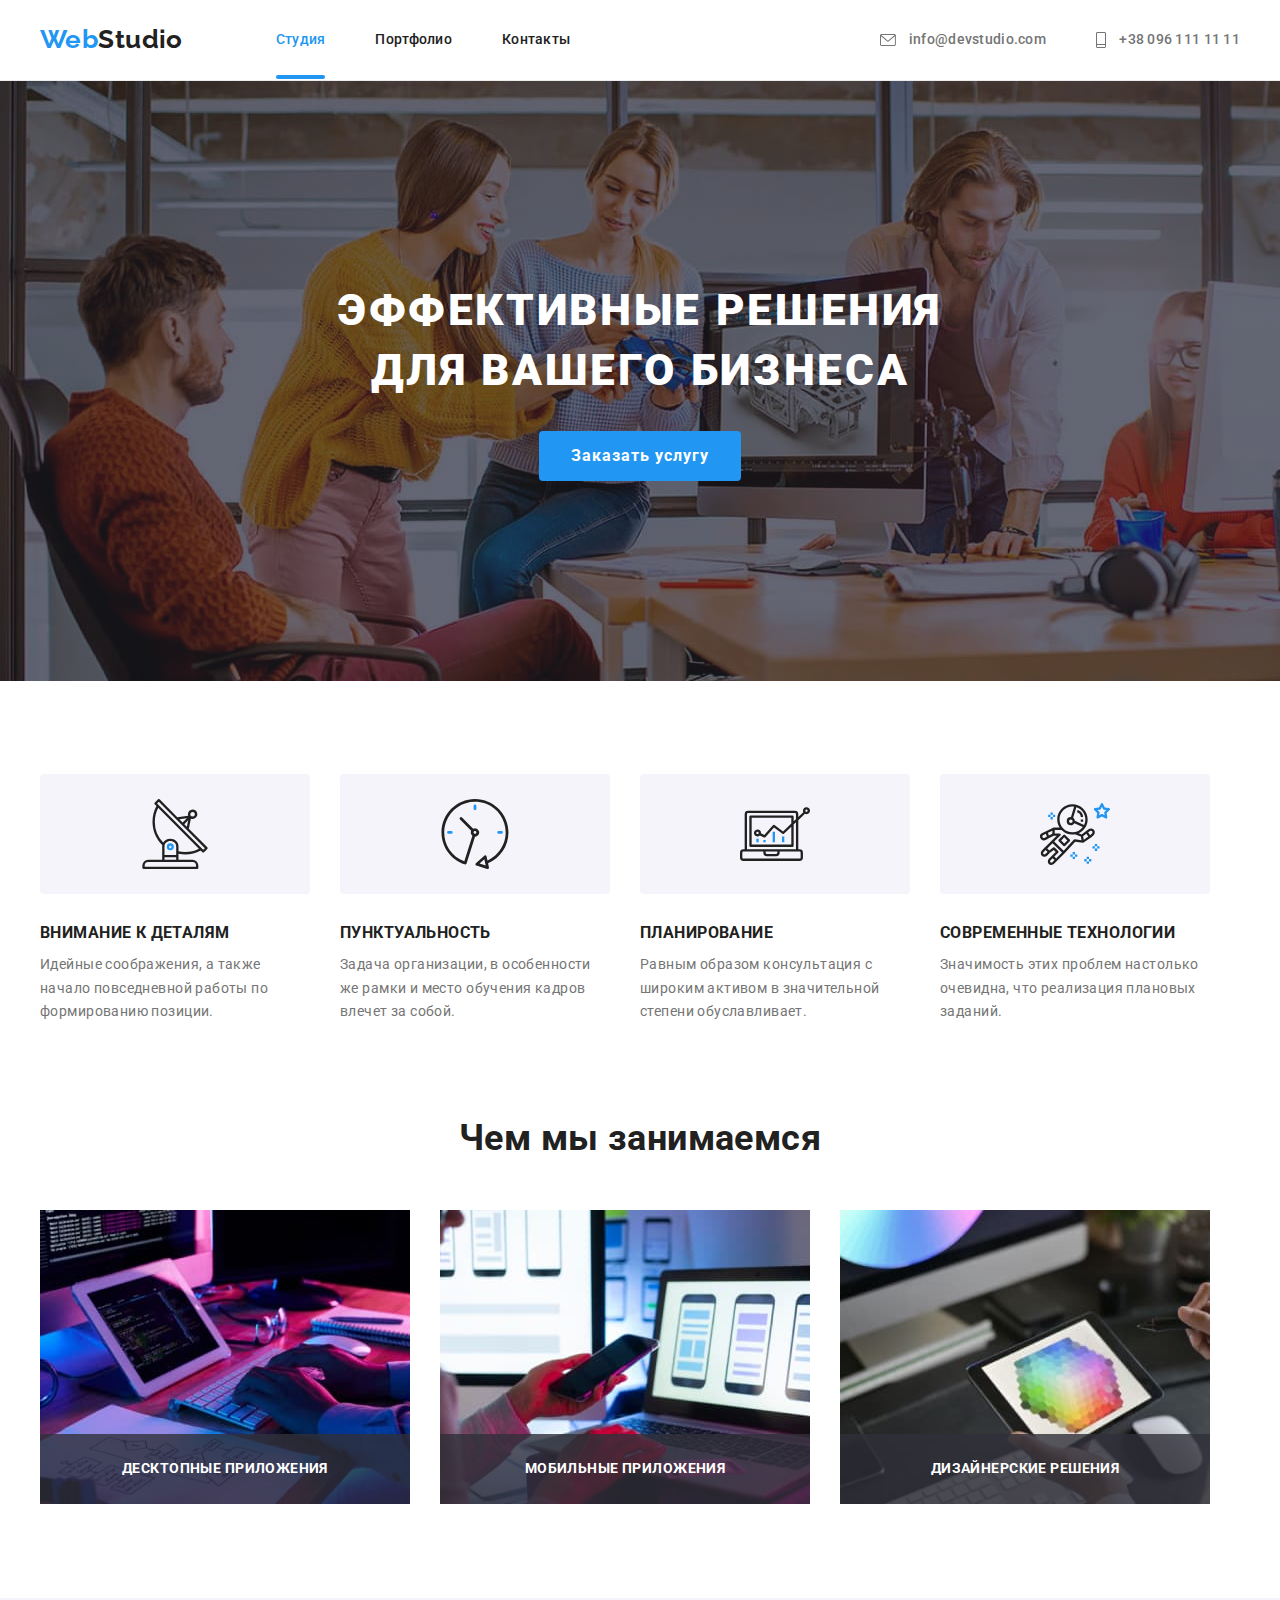
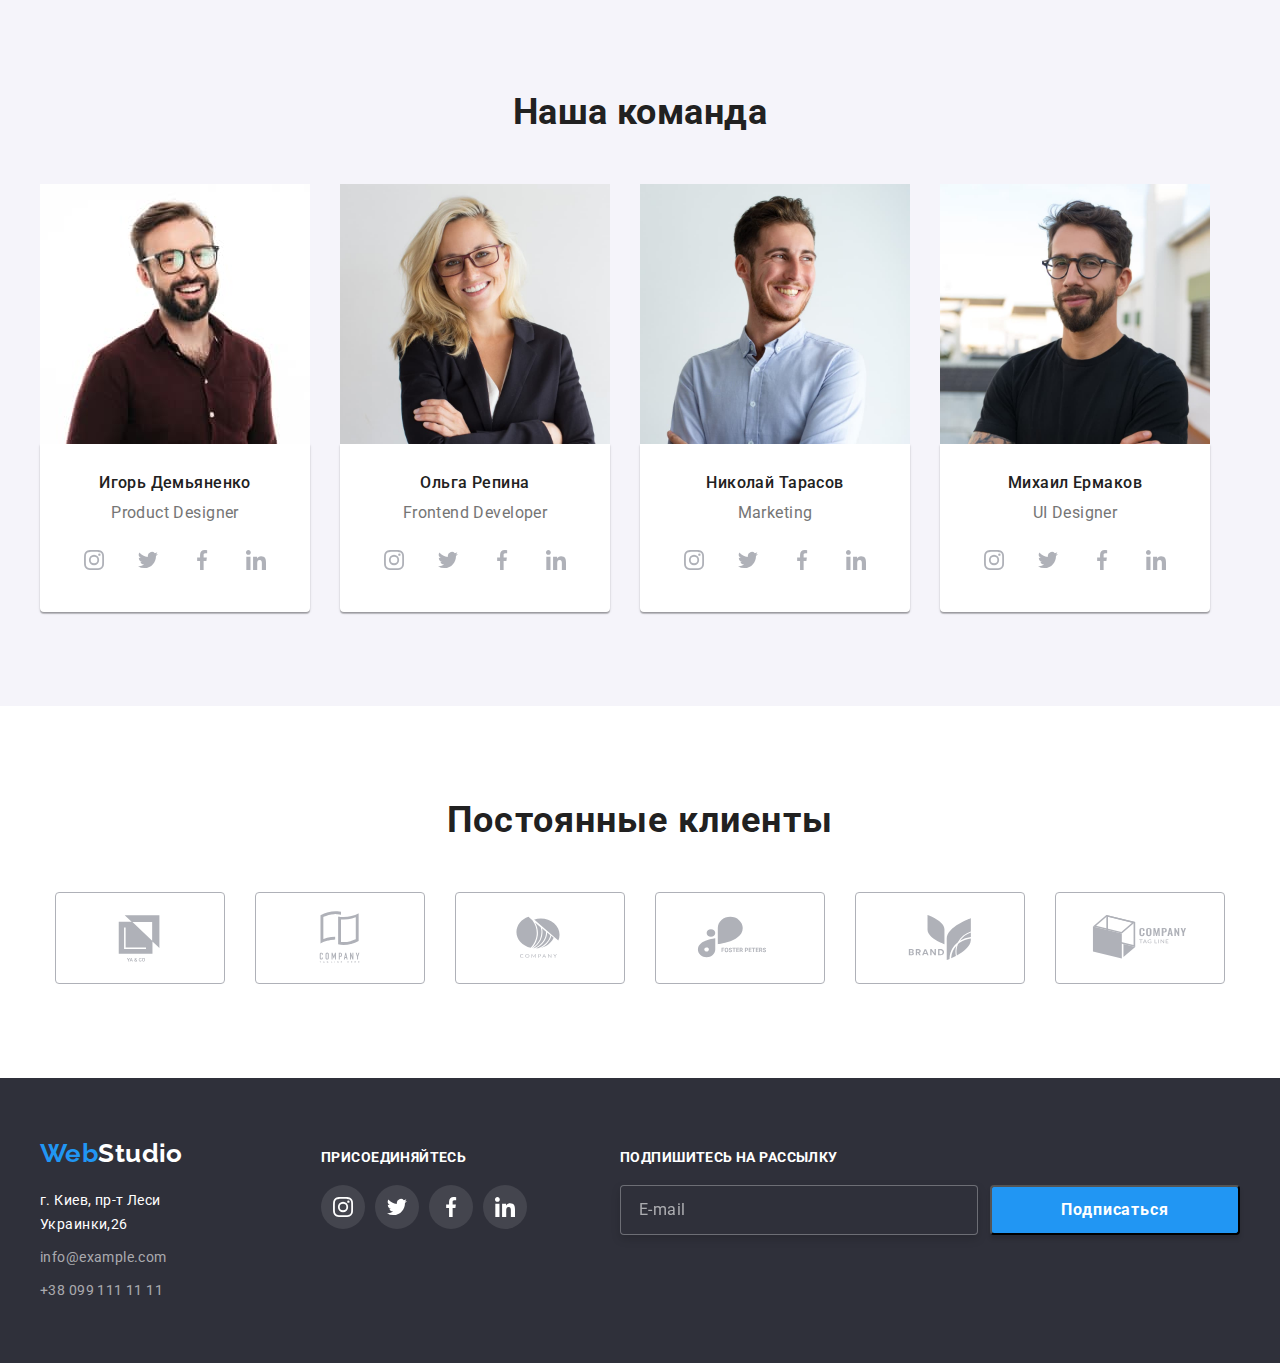
==== index.html @ b934701c "Footer subs" ====
<!DOCTYPE html>
<html lang="ru">
    <head>
        <meta charset="UTF-8" />
        <meta http-equiv="X-UA-Compatible" content="IE=edge" />
        <meta name="viewport" content="width=device-width, initial-scale=1.0" />
        <title>Document</title>
        <link rel="preconnect" href="https://fonts.googleapis.com" />
        <link rel="preconnect" href="https://fonts.gstatic.com" crossorigin />
        <link
            href="https://fonts.googleapis.com/css2?family=Raleway:wght@700&family=Roboto:wght@400;500;700;900&display=swap"
            rel="stylesheet"
        />
        <link
            rel="stylesheet"
            href="https://cdnjs.cloudflare.com/ajax/libs/modern-normalize/1.1.0/modern-normalize.css"
            integrity="sha512-Y0MM+V6ymRKN2zStTqzQ227DWhhp4Mzdo6gnlRnuaNCbc+YN/ZH0sBCLTM4M0oSy9c9VKiCvd4Jk44aCLrNS5Q=="
            crossorigin="anonymous"
            referrerpolicy="no-referrer"
        />
        <link rel="stylesheet" href="./css/styles.css" />
    </head>
    <body>
        <!-- HEADER!!!!!!!!!!!!!! -->
        <header class="header">
            <div class="container main-nav">
                <a class="nav-logo" href="./index.html"
                    >Web<span class="logo-accent link">Studio</span></a
                >
                <nav class="nav">
                    <ul class="nav-list">
                        <li class="nav-item">
                            <a class="link current" href="./index.html"
                                >Cтудия</a
                            >
                        </li>
                        <li class="nav-item">
                            <a class="link" href="./portfolio.html"
                                >Портфолио</a
                            >
                        </li>
                        <li class="nav-item">
                            <a class="link" href="">Контакты</a>
                        </li>
                    </ul>
                </nav>
                <ul class="contacts-list">
                    <li class="contacts-item">
                        <a class="link" href="mailto:info@devstudio.com">
                            <div class="icon">
                                <svg class="icon-mail" width="16" height="12">
                                    <use
                                        href="./images/symbol-defs.svg#icon-mail"
                                    ></use>
                                </svg>
                            </div>
                            info@devstudio.com</a
                        >
                    </li>
                    <li class="contacts-item">
                        <a class="link" href="tel:+380961111111">
                            <div class="icon">
                                <svg class="icon-tel" width="10" height="16">
                                    <use
                                        href="./images/symbol-defs.svg#icon-tel"
                                    ></use>
                                </svg>
                            </div>
                            +38 096 111 11 11</a
                        >
                    </li>
                </ul>
            </div>
        </header>
        <main>
            <!-- HERO!!!!!!!!!!!!!! -->
            <section class="hero">
                <h1 class="main-title">
                    Эффективные решения для вашего бизнеса
                </h1>
                <button class="primary-btn" data-modal-open type="button">
                    Заказать услугу
                </button>
            </section>
            <!-- FEATURES!!!!!!!!!!!!!!!!!! -->
            <section class="section features">
                <div class="container">
                    <h2 class="hidden-title">Особенности</h2>
                    <ul class="feature-list">
                        <li class="feature-item">
                            <div class="icon-feature">
                                <svg
                                    class="feature-icon"
                                    width="70"
                                    height="70"
                                >
                                    <use
                                        href="./images/symbol-defs.svg#icon-antenna-1-1"
                                    ></use>
                                </svg>
                            </div>
                            <h3 class="feature-title">Внимание к деталям</h3>
                            <p class="feature-text">
                                Идейные соображения, а также начало повседневной
                                работы по формированию позиции.
                            </p>
                        </li>
                        <li class="feature-item">
                            <div class="icon-feature">
                                <svg
                                    class="feature-icon"
                                    width="70"
                                    height="70"
                                >
                                    <use
                                        href="./images/symbol-defs.svg#icon-clock-1-1"
                                    ></use>
                                </svg>
                            </div>
                            <h3 class="feature-title">Пунктуальность</h3>
                            <p class="feature-text">
                                Задача организации, в особенности же рамки и
                                место обучения кадров влечет за собой.
                            </p>
                        </li>
                        <li class="feature-item">
                            <div class="icon-feature">
                                <svg
                                    class="feature-icon"
                                    width="70"
                                    height="70"
                                >
                                    <use
                                        href="./images/symbol-defs.svg#icon-diagram-1-1"
                                    ></use>
                                </svg>
                            </div>
                            <h3 class="feature-title">Планирование</h3>
                            <p class="feature-text">
                                Равным образом консультация с широким активом в
                                значительной степени обуславливает.
                            </p>
                        </li>
                        <li class="feature-item">
                            <div class="icon-feature">
                                <svg
                                    class="feature-icon"
                                    width="70"
                                    height="70"
                                >
                                    <use
                                        href="./images/symbol-defs.svg#icon-astronaut-1-1"
                                    ></use>
                                </svg>
                            </div>
                            <h3 class="feature-title">
                                Современные технологии
                            </h3>
                            <p class="feature-text">
                                Значимость этих проблем настолько очевидна, что
                                реализация плановых заданий.
                            </p>
                        </li>
                    </ul>
                </div>
            </section>
            <!-- WORK!!!!!!!!!!!!!!! -->
            <section class="section">
                <div class="container">
                    <h2 class="second-title">Чем мы занимаемся</h2>
                    <ul class="work-list">
                        <li class="work-item">
                            <div class="work">
                                <a class="work-link" href=""
                                    ><img
                                        src="./images/w1.jpg"
                                        alt="человек работает на ноутбуке"
                                        width="370"
                                        height="294"
                                    />
                                    <p class="work-text">
                                        Десктопные приложения
                                    </p></a
                                >
                            </div>
                        </li>
                        <li class="work-item">
                            <div class="work">
                                <a class="work-link" href=""
                                    ><img
                                        src="./images/w2.jpg"
                                        alt="девушка держит телефон"
                                        width="370"
                                        height="294"
                                    />
                                    <p class="work-text">
                                        Мобильные приложения
                                    </p></a
                                >
                            </div>
                        </li>
                        <li class="work-item">
                            <div class="work">
                                <a class="work-link" href=""
                                    ><img
                                        src="./images/w3.jpg"
                                        alt="человек работает с планшетом"
                                        width="370"
                                        height="294"
                                    />
                                    <p class="work-text">
                                        Дизайнерские решения
                                    </p></a
                                >
                            </div>
                        </li>
                    </ul>
                </div>
            </section>
            <!-- TEAM!!!!!!!!!!!!!!!!!!!!! -->
            <section class="section team">
                <div class="container">
                    <h2 class="second-title">Наша команда</h2>
                    <ul class="team-list">
                        <li class="team-item">
                            <img
                                src="./images/com.jpg"
                                alt="сотрудник"
                                width="270"
                                height="260"
                            />
                            <div class="team-box">
                                <h3 class="team-title">Игорь Демьяненко</h3>
                                <p class="team-text">Product Designer</p>
                                <ul class="social-list">
                                    <li class="social-item">
                                        <a href="" class="social-link">
                                            <svg
                                                width="44"
                                                height="44"
                                                class="icon-social"
                                            >
                                                <use
                                                    href="./images/symbol-defs.svg#icon-Ellipse11"
                                                ></use></svg
                                        ></a>
                                    </li>
                                    <li class="social-item">
                                        <a href="" class="social-link">
                                            <svg
                                                width="44"
                                                height="44"
                                                class="icon-social"
                                            >
                                                <use
                                                    href="./images/symbol-defs.svg#icon-Ellipse22"
                                                ></use></svg
                                        ></a>
                                    </li>
                                    <li class="social-item">
                                        <a href="" class="social-link">
                                            <svg
                                                width="44"
                                                height="44"
                                                class="icon-social"
                                            >
                                                <use
                                                    href="./images/symbol-defs.svg#icon-Ellipse33"
                                                ></use></svg
                                        ></a>
                                    </li>
                                    <li class="social-item">
                                        <a href="" class="social-link">
                                            <svg
                                                width="44"
                                                height="44"
                                                class="icon-social"
                                            >
                                                <use
                                                    href="./images/symbol-defs.svg#icon-Ellipse44"
                                                ></use></svg
                                        ></a>
                                    </li>
                                </ul>
                            </div>
                        </li>
                        <li class="team-item">
                            <img
                                src="./images/c1.jpg"
                                alt="сотрудник"
                                width="270"
                                height="260"
                            />
                            <div class="team-box">
                                <h3 class="team-title">Ольга Репина</h3>
                                <p class="team-text">Frontend Developer</p>
                                <ul class="social-list">
                                    <li class="social-item">
                                        <a href="" class="social-link">
                                            <svg
                                                width="44"
                                                height="44"
                                                class="icon-social"
                                            >
                                                <use
                                                    href="./images/symbol-defs.svg#icon-Ellipse11"
                                                ></use></svg
                                        ></a>
                                    </li>
                                    <li class="social-item">
                                        <a href="" class="social-link">
                                            <svg
                                                width="44"
                                                height="44"
                                                class="icon-social"
                                            >
                                                <use
                                                    href="./images/symbol-defs.svg#icon-Ellipse22"
                                                ></use></svg
                                        ></a>
                                    </li>
                                    <li class="social-item">
                                        <a href="" class="social-link">
                                            <svg
                                                width="44"
                                                height="44"
                                                class="icon-social"
                                            >
                                                <use
                                                    href="./images/symbol-defs.svg#icon-Ellipse33"
                                                ></use></svg
                                        ></a>
                                    </li>
                                    <li class="social-item">
                                        <a href="" class="social-link">
                                            <svg
                                                width="44"
                                                height="44"
                                                class="icon-social"
                                            >
                                                <use
                                                    href="./images/symbol-defs.svg#icon-Ellipse44"
                                                ></use></svg
                                        ></a>
                                    </li>
                                </ul>
                            </div>
                        </li>
                        <li class="team-item">
                            <img
                                src="./images/c2.jpg"
                                alt="сотрудник"
                                width="270"
                                height="260"
                            />
                            <div class="team-box">
                                <h3 class="team-title">Николай Тарасов</h3>
                                <p class="team-text">Marketing</p>
                                <ul class="social-list">
                                    <li class="social-item">
                                        <a href="" class="social-link">
                                            <svg
                                                width="44"
                                                height="44"
                                                class="icon-social"
                                            >
                                                <use
                                                    href="./images/symbol-defs.svg#icon-Ellipse11"
                                                ></use></svg
                                        ></a>
                                    </li>
                                    <li class="social-item">
                                        <a href="" class="social-link">
                                            <svg
                                                width="44"
                                                height="44"
                                                class="icon-social"
                                            >
                                                <use
                                                    href="./images/symbol-defs.svg#icon-Ellipse22"
                                                ></use></svg
                                        ></a>
                                    </li>
                                    <li class="social-item">
                                        <a href="" class="social-link">
                                            <svg
                                                width="44"
                                                height="44"
                                                class="icon-social"
                                            >
                                                <use
                                                    href="./images/symbol-defs.svg#icon-Ellipse33"
                                                ></use></svg
                                        ></a>
                                    </li>
                                    <li class="social-item">
                                        <a href="" class="social-link">
                                            <svg
                                                width="44"
                                                height="44"
                                                class="icon-social"
                                            >
                                                <use
                                                    href="./images/symbol-defs.svg#icon-Ellipse44"
                                                ></use></svg
                                        ></a>
                                    </li>
                                </ul>
                            </div>
                        </li>
                        <li class="team-item">
                            <img
                                src="./images/c3.jpg"
                                alt="сотрудник"
                                width="270"
                                height="260"
                            />
                            <div class="team-box">
                                <h3 class="team-title">Михаил Ермаков</h3>
                                <p class="team-text">UI Designer</p>
                                <ul class="social-list">
                                    <li class="social-item">
                                        <a href="" class="social-link">
                                            <svg
                                                width="44"
                                                height="44"
                                                class="icon-social"
                                            >
                                                <use
                                                    href="./images/symbol-defs.svg#icon-Ellipse11"
                                                ></use></svg
                                        ></a>
                                    </li>
                                    <li class="social-item">
                                        <a href="" class="social-link">
                                            <svg
                                                width="44"
                                                height="44"
                                                class="icon-social"
                                            >
                                                <use
                                                    href="./images/symbol-defs.svg#icon-Ellipse22"
                                                ></use></svg
                                        ></a>
                                    </li>
                                    <li class="social-item">
                                        <a href="" class="social-link"
                                            ><svg
                                                width="44"
                                                height="44"
                                                class="icon-social"
                                            >
                                                <use
                                                    href="./images/symbol-defs.svg#icon-Ellipse33"
                                                ></use></svg
                                        ></a>
                                    </li>
                                    <li class="social-item">
                                        <a href="" class="social-link">
                                            <svg
                                                width="44"
                                                height="44"
                                                class="icon-social"
                                            >
                                                <use
                                                    href="./images/symbol-defs.svg#icon-Ellipse44"
                                                ></use></svg
                                        ></a>
                                    </li>
                                </ul>
                            </div>
                        </li>
                    </ul>
                </div>
            </section>
            <section class="section">
                <div class="container">
                    <h2 class="clients">Постоянные клиенты</h2>
                    <ul class="company-list">
                        <li>
                            <a class="company" href=""
                                ><svg
                                    class="icon-company"
                                    width="106"
                                    height="60"
                                >
                                    <use
                                        href="./images/symbol-defs.svg#icon-Logo1"
                                    ></use></svg
                            ></a>
                        </li>
                        <li>
                            <a class="company" href=""
                                ><svg
                                    class="icon-company"
                                    width="106"
                                    height="60"
                                >
                                    <use
                                        href="./images/symbol-defs.svg#icon-Logo2"
                                    ></use></svg
                            ></a>
                        </li>
                        <li>
                            <a class="company" href=""
                                ><svg
                                    class="icon-company"
                                    width="106"
                                    height="60"
                                >
                                    <use
                                        href="./images/symbol-defs.svg#icon-Logo3"
                                    ></use></svg
                            ></a>
                        </li>
                        <li>
                            <a class="company" href=""
                                ><svg
                                    class="icon-company"
                                    width="106"
                                    height="60"
                                >
                                    <use
                                        href="./images/symbol-defs.svg#icon-Logo4"
                                    ></use></svg
                            ></a>
                        </li>
                        <li>
                            <a class="company" href=""
                                ><svg
                                    class="icon-company"
                                    width="106"
                                    height="60"
                                >
                                    <use
                                        href="./images/symbol-defs.svg#icon-Logo5"
                                    ></use></svg
                            ></a>
                        </li>
                        <li>
                            <a class="company" href=""
                                ><svg
                                    class="icon-company"
                                    width="106"
                                    height="60"
                                >
                                    <use
                                        href="./images/symbol-defs.svg#icon-Logo6"
                                    ></use></svg
                            ></a>
                        </li>
                    </ul>
                </div>
            </section>
        </main>
        <!-- FOOTER!!!!!!!!!!!!! -->
        <footer class="footer">
            <div class="container join-footer">
                <div class="flex-footer">
                    <a class="footer-logo" href="./index.html"
                        >Web<span class="footer-accent link">Studio</span></a
                    >
                    <address class="address">
                        <ul class="address-list">
                            <li class="address-item">
                                <a
                                    class="address-link address-accent"
                                    href="https://goo.gl/maps/76U28vaaBTSz9hpb8"
                                    target="_blank"
                                    >г. Киев, пр-т Леси Украинки,26</a
                                >
                            </li>
                            <li class="address-item">
                                <a
                                    class="address-link"
                                    href="mailto:info@example.com"
                                    >info@example.com</a
                                >
                            </li>
                            <li class="address-item">
                                <a class="address-link" href="tel:+380991111111"
                                    >+38 099 111 11 11</a
                                >
                            </li>
                        </ul>
                    </address>
                </div>
                <div class="join-contanier">
                    <h2 class="join-title">присоединяйтесь</h2>
                    <ul class="join-list">
                        <li class="join-item">
                            <a href="" class="join-link"
                                ><svg width="44" height="44" class="icon-join">
                                    <use
                                        href="./images/symbol-defs.svg#icon-Ellipse11"
                                    ></use></svg
                            ></a>
                        </li>
                        <li class="join-item">
                            <a href="" class="join-link">
                                <svg width="44" height="44" class="icon-join">
                                    <use
                                        href="./images/symbol-defs.svg#icon-Ellipse22"
                                    ></use></svg
                            ></a>
                        </li>
                        <li class="join-item">
                            <a href="" class="join-link">
                                <svg width="44" height="44" class="icon-join">
                                    <use
                                        href="./images/symbol-defs.svg#icon-Ellipse33"
                                    ></use></svg
                            ></a>
                        </li>
                        <li class="join-item">
                            <a href="" class="join-link"
                                ><svg width="44" height="44" class="icon-join">
                                    <use
                                        href="./images/symbol-defs.svg#icon-Ellipse44"
                                    ></use></svg
                            ></a>
                        </li>
                    </ul>
                </div>
                <div class="subs">
                    <h2 class="subs-title">Подпишитесь на рассылку</h2>
                    <form>
                        <p class="form">
                            <input
                                class="form-mail"
                                type="email"
                                name="email"
                                placeholder="E-mail"
                                id="email"
                            />
                            <button type="submit" class="btn-form">
                                Подписаться
                            </button>
                        </p>
                    </form>
                </div>
            </div>
        </footer>
        <div class="backdrop is-hidden" data-modal>
            <div class="modal">
                <button type="button" class="modal-close-btn" data-modal-close>
                    <svg class="modal-icon">
                        <use
                            href="./images/symbol-defs1.svg#icon-app_development_computer_mobile_settings_cogwheel_icon_193952-1"
                        ></use>
                    </svg>
                </button>
            </div>
        </div>
        <script src="./js/modal.js"></script>
    </body>
</html>
---- css/styles.css ----
input,
button,
textarea {
    font: inherit;
    outline: none;
}
button {
    cursor: pointer;
}
a {
    color: inherit;
    text-decoration: none;
}
img,
picture,
svg {
    display: block;
}
p,
h1,
h2,
h3,
h4,
h5 {
    margin: 0;
}
ul,
ol {
    list-style: none;
    padding-left: 0;
    margin: 0;
}
/* ПЕРЕМЕННЫЕ!!!! */
:root {
    --accent-color: #2196f3;
    --second-title-color: #212121;
    --text-color: #757575;
    --contacts-color: rgba(255, 255, 255, 0.6);
    --address-color: #ffffff;
    --title-color: #ffffff;
    --logo-color: #2196f3;
    --main-color: #212121;
    --primary-btn-color: #ffffff;
    --secondary-btn-color: #212121;
    --background-primary-btn: #2196f3;
    --add-accent-color: #188ce8;
    --background-secondary-btn: #f5f4fa;
    --background-footer: #2f303a;
    --background-header: #ffffff;
    --background-section: #f5f4fa;
    --icon-color: #afb1b8;
    --timing-function: cubic-bezier(0.4, 0, 0.2, 1);
}

body {
    font-family: 'Roboto', sans-serif;
    font-size: 14px;
    letter-spacing: 0.03em;
    line-height: 1.71;
    color: var(--text-color);
    background-color: var(--background-header);
}

.container {
    width: 1230px;
    margin: 0 auto;
    padding: 0 15px;
}
.section {
    padding-top: 94px;
    padding-bottom: 94px;
}
.hidden-title {
    width: 1px;
    height: 1px;
    overflow: hidden;
    opacity: 0;
    margin: -1px;
}
/* HEADER!!!!!!!!!!!!!!!!!! */
.header {
    border-bottom: 1px solid #ececec;
}
.main-nav {
    display: flex;
    align-items: center;
}
.nav-logo {
    display: block;
    padding-top: 24px;
    padding-bottom: 25px;

    font-family: 'Raleway', sans-serif;
    font-weight: 700;
    font-size: 26px;
    line-height: 1.19;
    color: var(--accent-color);
}
.link {
    transition-property: color;
    transition-duration: 250ms;
    transition-timing-function: cubic-bezier(0.4, 0, 0.2, 1);
}
.link.current::after {
    position: absolute;
    left: 0;
    bottom: 0;
    content: '';
    display: block;
    width: 100%;
    height: 4px;
    border-radius: 2px;
    background-color: var(--accent-color);
}
.link.current {
    position: relative;
}
.nav-logo .link:focus,
.nav-logo .link:hover {
    color: var(--accent-color);
}

.logo-accent {
    color: var(--main-color);
}
.nav-list {
    display: flex;
    margin-left: 93px;

    font-weight: 500;
    line-height: 1.14;
    letter-spacing: 0.02em;
    color: var(--main-color);
}
.link {
    padding-top: 32px;
    padding-bottom: 32px;
}
.nav-list .link:focus,
.nav-list .link:hover {
    color: var(--accent-color);
}
.nav-list .nav-item:not(:last-child) {
    margin-right: 50px;
}

.contacts-list {
    display: flex;
    margin-left: auto;
    align-items: center;

    font-weight: 500;
    line-height: 1.14;
    letter-spacing: 0.02em;
}
.contacts-list .link:focus,
.contacts-list .link:hover {
    color: var(--accent-color);
}
.current {
    color: var(--accent-color);
}

.contacts-list .contacts-item:not(:last-child) {
    margin-right: 50px;
}
.icon {
    display: inline-flex;
    padding-right: 10px;
    vertical-align: middle;
}
.icon-mail,
.icon-tel {
    fill: var(--text-color);
}
.icon:hover {
    color: var(--accent-color);
}
.icon:hover .icon-tel {
    fill: var(--accent-color);
}
.contacts-item:hover .icon-tel,
.contacts-item:hover .icon-mail {
    fill: var(--accent-color);
}
/* HERO!!!!!!!!!!!!!!!!!!!!!!!!!!!! */
.hero {
    margin-left: auto;
    margin-right: auto;
    max-width: 1600px;
    height: 600px;
    background-image: linear-gradient(
            to right,
            rgba(47, 48, 58, 0.4),
            rgba(47, 48, 58, 0.4)
        ),
        url(../images/hero\(1\).jpg);
    text-align: center;
    padding: 200px 0;
}
.main-title {
    margin: 0 auto;
    max-width: 650px;

    font-weight: 900;
    font-size: 44px;
    line-height: 1.36;
    text-align: center;
    letter-spacing: 0.06em;
    text-transform: uppercase;
    color: var(--title-color);
}
.primary-btn {
    margin-top: 30px;
    padding: 10px 32px 10px 32px;
    font-weight: 700;
    font-size: 16px;
    line-height: 1.88;
    align-items: center;
    text-align: center;
    letter-spacing: 0.06em;
    color: var(--primary-btn-color);
    background-color: var(--background-primary-btn);
    border: var(--accent-color);
    border-radius: 4px;
}
.primary-btn:focus,
.primary-btn:hover {
    background-color: var(--add-accent-color);
    border-radius: 4px;
}

/* FEATURE!!!!!!!!!!!!!!!!!!!!!!!! */
.features {
    padding-bottom: 0;
}
.feature-list {
    display: flex;
}
.feature-list .feature-item:not(:last-child) {
    margin-right: 30px;
}
.feature-title {
    margin-bottom: 10px;

    font-weight: 700;
    line-height: 1.14;
    text-transform: uppercase;

    color: var(--second-title-color);
}
.feature-item {
    width: 270px;
}
.icon-feature {
    display: flex;
    align-items: center;
    justify-content: center;
    margin-bottom: 30px;
    width: 100%;
    height: 120px;
    background: var(--background-section);
    border-radius: 4px;
}
/* WORK!!!!!!!!!!!!!!!!! */
.work-link {
    display: block;
    position: relative;
}
.work-text {
    position: absolute;
    left: 0;
    bottom: 0;
    width: 100%;
    text-align: center;
    padding-top: 27px;
    padding-bottom: 27px;
    background: rgba(47, 48, 58, 0.8);
    font-weight: 700;
    font-size: 14px;
    line-height: 1.14;
    text-align: center;
    letter-spacing: 0.03em;
    text-transform: uppercase;
    color: var(--title-color);
}
.second-title {
    margin-bottom: 50px;

    font-weight: 700;
    font-size: 36px;
    line-height: 1.16;
    text-align: center;
    color: var(--second-title-color);
}
.work-list {
    display: flex;
}
.work-list .work-item:not(:last-child) {
    margin-right: 30px;
}

/* TEAM!!!!!!!!!!!!!!!!!! */
.team {
    background-color: var(--background-section);
}

.team-list {
    display: flex;
}
.team-list .team-item:not(:last-child) {
    margin-right: 30px;
}
.team-box {
    display: flex;
    flex-direction: column;
    align-items: center;
    padding-top: 30px;
    padding-bottom: 30px;
    background-color: var(--title-color);
    box-shadow: 0px 1px 3px rgba(0, 0, 0, 0.12), 0px 1px 1px rgba(0, 0, 0, 0.14),
        0px 2px 1px rgba(0, 0, 0, 0.2);
    border-radius: 0px 0px 4px 4px;
}
.team-item .team-title {
    margin-bottom: 10px;

    font-weight: 500;
    font-size: 16px;
    line-height: 1.18;
    text-align: center;
    color: var(--second-title-color);
}
.team-text {
    font-size: 16px;
    line-height: 19px;
    text-align: center;
}
.social-list {
    display: flex;
    margin-top: 16px;
}
.social-item:not(:last-child) {
    margin-right: 10px;
}
.social-link {
    display: flex;
    width: 44px;
    height: 44px;
    border: 1px;
    border-radius: 50%;
    background-color: transparent;
    transition-property: background-color, fill, border-radius;
    transition-duration: 250ms;
    transition-timing-function: cubic-bezier(0.4, 0, 0.2, 1);
}
.icon-social {
    fill: currentColor;
    fill: var(--icon-color);
}
.social-item:last-child .social {
    margin-right: 0;
}
.social-link:hover {
    border-radius: 50%;
    background-color: var(--accent-color);
}
.icon-social:hover {
    fill: var(--primary-btn-color);
}

/* CLIENTS!!!!!!!!!!!!!!!!!!!! */
.clients {
    margin-bottom: 50px;
    font-size: 36px;
    line-height: 1.16;
    text-align: center;
    letter-spacing: 0.03em;
    color: var(--second-title-color);
}
.company-list {
    display: flex;
    justify-content: space-around;
}
.company {
    align-items: center;
    display: flex;
    width: 170px;
    height: 92px;
    border: 1px solid #afb1b8;
    border-radius: 4px;
    margin-left: auto;
}
.icon-company {
    transition-property: fill;
    transition-duration: 250ms;
    transition-timing-function: cubic-bezier(0.4, 0, 0.2, 1);
    margin: 0 auto;
    fill: var(--icon-color);
}
.company:hover .icon-company {
    fill: var(--accent-color);
}
.company:hover {
    border: 1px solid var(--accent-color);
}

/* FOOTER!!!!!!!!!!!!!!!!!! */
.footer {
    background-color: var(--background-footer);
    padding-top: 60px;
    padding-bottom: 60px;
}
.footer-logo {
    font-family: 'Raleway', sans-serif;
    font-weight: 700;
    font-size: 26px;
    line-height: 1.19;
    color: var(--logo-color);
    transition-property: color;
    transition-duration: 250ms;
    transition-timing-function: cubic-bezier(0.4, 0, 0.2, 1);
}
.footer-accent {
    color: var(--address-color);
}
.address-list {
    color: var(--contacts-color);
}
.address-accent {
    color: var(--address-color);
}
.footer-logo .link:focus,
.footer-logo .link:hover {
    color: var(--accent-color);
}
.address-link {
    font-style: normal;
    padding-top: 25px;
    padding-bottom: 25px;
    transition-property: color;
    transition-duration: 250ms;
    transition-timing-function: cubic-bezier(0.4, 0, 0.2, 1);
}
.address-list .address-link:focus,
.address-list .address-link:hover {
    color: var(--address-color);
}
.address-list {
    margin-top: 20px;
}
.address-list .address-item:not(:last-child) {
    margin-bottom: 9px;
}
.social-list {
    display: flex;
    margin-top: 16px;
}
/* Присоединяйтесь!!!!!!!!!!!!!!!! */
.join-footer {
    align-items: baseline;
    display: flex;
}
.join-contanier {
    margin-left: 70px;
    margin-right: 93px;
}
.join-title {
    margin-bottom: 20px;
    font-size: 14px;
    line-height: 1.14;
    letter-spacing: 0.03em;
    text-transform: uppercase;
    color: var(--title-color);
}
.join-item:not(:last-child) {
    margin-right: 10px;
}
.join-link {
    display: flex;
    width: 44px;
    height: 44px;
    border: 1px;
    border-radius: 50%;
    background-color: rgba(255, 255, 255, 0.1);
    transition-property: background-color, border;
    transition-duration: 250ms;
    transition-timing-function: cubic-bezier(0.4, 0, 0.2, 1);
}
.join-list {
    display: inline-flex;
}
.icon-join {
    fill: currentColor;
    fill: var(--primary-btn-color);
}
.join-link:hover,
.join-link:focus {
    background-color: var(--accent-color);
    border: 1px solid var(--accent-color);
}
.icon-join:hover,
.icon-join:focus {
    fill: var(--primary-btn-color);
}

.form {
    display: flex;
}
.subs-title {
    margin-bottom: 20px;
    font-size: 14px;
    line-height: 1.14;
    text-transform: uppercase;
    color: var(--title-color);
}
.form-mail {
    width: 358px;
    height: 50px;
    margin-right: 12px;
    background-color: var(--background-footer);
    border: 1px solid rgba(255, 255, 255, 0.3);
    filter: drop-shadow(0px 4px 4px rgba(0, 0, 0, 0.15));
    border-radius: 4px;
}
.form-mail::placeholder {
    padding-left: 16px;
    font-weight: 400;
    font-size: 16px;
    line-height: 1.25;
    letter-spacing: 0.03em;
    color: rgba(255, 255, 255, 0.6);
}
.btn-form {
    width: 250px;
    height: 50px;
    font-weight: 700;
    font-size: 16px;
    line-height: 1.88;
    letter-spacing: 0.06em;
    color: var(--primary-btn-color);
    background: #2196f3;
    box-shadow: 0px 4px 4px rgba(0, 0, 0, 0.15);
    border-radius: 4px;
}

/* PORTFOLIO!!!!!!!!!! */

.filter-list {
    display: flex;
    margin-bottom: 50px;
    justify-content: center;

    font-weight: 500;
    font-size: 16px;
    line-height: 1.62;
    text-align: center;
}
.filter-btn {
    align-items: center;
    padding: 6px 22px 6px 22px;
    border: none;
    border-radius: 4px;
    transition-property: background-color, color, box-shadow;
    transition-duration: 250ms;
    transition-timing-function: cubic-bezier(0.4, 0, 0.2, 1);
}
.filter-btn.current {
    color: var(--primary-btn-color);
    background-color: var(--background-primary-btn);
}
.filter-list .filter-item:not(:last-child) {
    margin-right: 8px;
}
.filter-list .filter-btn:focus,
.filter-list .filter-btn:hover {
    background-color: var(--background-primary-btn);
    color: var(--primary-btn-color);
    box-shadow: 0px 3px 1px rgba(0, 0, 0, 0.1), 0px 1px 2px rgba(0, 0, 0, 0.08),
        0px 2px 2px rgba(0, 0, 0, 0.12);
}

.portfolio-list {
    display: flex;
    flex-wrap: wrap;
}
.portfolio-item {
    margin-right: 30px;
    margin-bottom: 30px;
}
.portfolio-link {
    display: block;
}
.portfolio-item:nth-child(3n) {
    margin-right: 0px;
}
.portfolio-item:nth-last-child(-n + 3) {
    margin-bottom: 0px;
}
.flex-element {
    padding-top: 20px;
    padding-bottom: 20px;
    padding-left: 24px;
    padding-right: 24px;
    width: 370px;
    background: var(--background-header);
    border: 1px solid #eeeeee;
}
.portfolio-title {
    margin-bottom: 4px;

    font-weight: 700;
    font-size: 18px;
    line-height: 2;
    letter-spacing: 0.06em;
    color: var(--second-title-color);
}
.portfolio-text {
    font-size: 16px;
    line-height: 1.88;
    color: var(--text-color);
}
.portfolio-color {
    position: absolute;
    transform: translateY(100%);
    transition: transform 250ms cubic-bezier(0.4, 0, 0.2, 1);
    height: 100%;
    top: 0;
    font-size: 18px;
    line-height: 1.56;
    letter-spacing: 0.03em;
    padding: 63px 24px;
    color: var(--primary-btn-color);
    background-color: rgba(33, 150, 243, 0.9);
}
.portfolio-transition {
    position: relative;
    overflow: hidden;
}
.portfolio-item:hover .portfolio-color {
    transform: translateX(0);
}
.portfolio-link:focus .portfolio-color {
    transform: translateX(0);
}
.flex-element:hover,
.flex-element:focus {
    box-shadow: 0px 1px 1px rgba(0, 0, 0, 0.12), 0px 4px 4px rgba(0, 0, 0, 0.06),
        1px 4px 6px rgba(0, 0, 0, 0.16);
}
.portfolio-link:hover .flex-element,
.portfolio-link:focus .flex-element {
    box-shadow: 0px 1px 1px rgba(0, 0, 0, 0.12), 0px 4px 4px rgba(0, 0, 0, 0.06),
        1px 4px 6px rgba(0, 0, 0, 0.16);
}
/* МОДАЛЬНОЕ ОКНО!!!!!!!!!!! */
.backdrop {
    position: fixed;
    top: 0;
    background-color: rgba(47, 48, 58, 0.4);
    width: 100vw;
    height: 100vh;
    opacity: 1;
    transition: opacity 250ms cubic-bezier(0.4, 0, 0.2, 1);
}
.modal {
    position: absolute;
    bottom: 50%;
    right: 50%;
    transform: translate(50%, 50%) rotate(30deg) scale(1.25);
    transition: transform 2550ms cubic-bezier(0.4, 0, 0.2, 1);
    width: 528px;
    height: 581px;
    background: var(--primary-btn-color);
    box-shadow: 0px 1px 3px rgba(0, 0, 0, 0.12), 0px 1px 1px rgba(0, 0, 0, 0.14),
        0px 2px 1px rgba(0, 0, 0, 0.2);
    border-radius: 4px;
}
.backdrop.is-hidden .modal {
    transform: translate(50%, 50%) rotate(0deg) scale(-1);
}

.modal-close-btn {
    position: absolute;
    top: 0;
    right: 0;
    padding: 0;
    width: 30px;
    height: 30px;
    border: 1px solid #212121;
}
.modal-icon {
    width: 100%;
    height: 100%;
}
.modal-close-btn:hover {
    background-color: var(--background-primary-btn);
}
.is-hidden {
    opacity: 0.5;
    visibility: hidden;
    pointer-events: none;
}
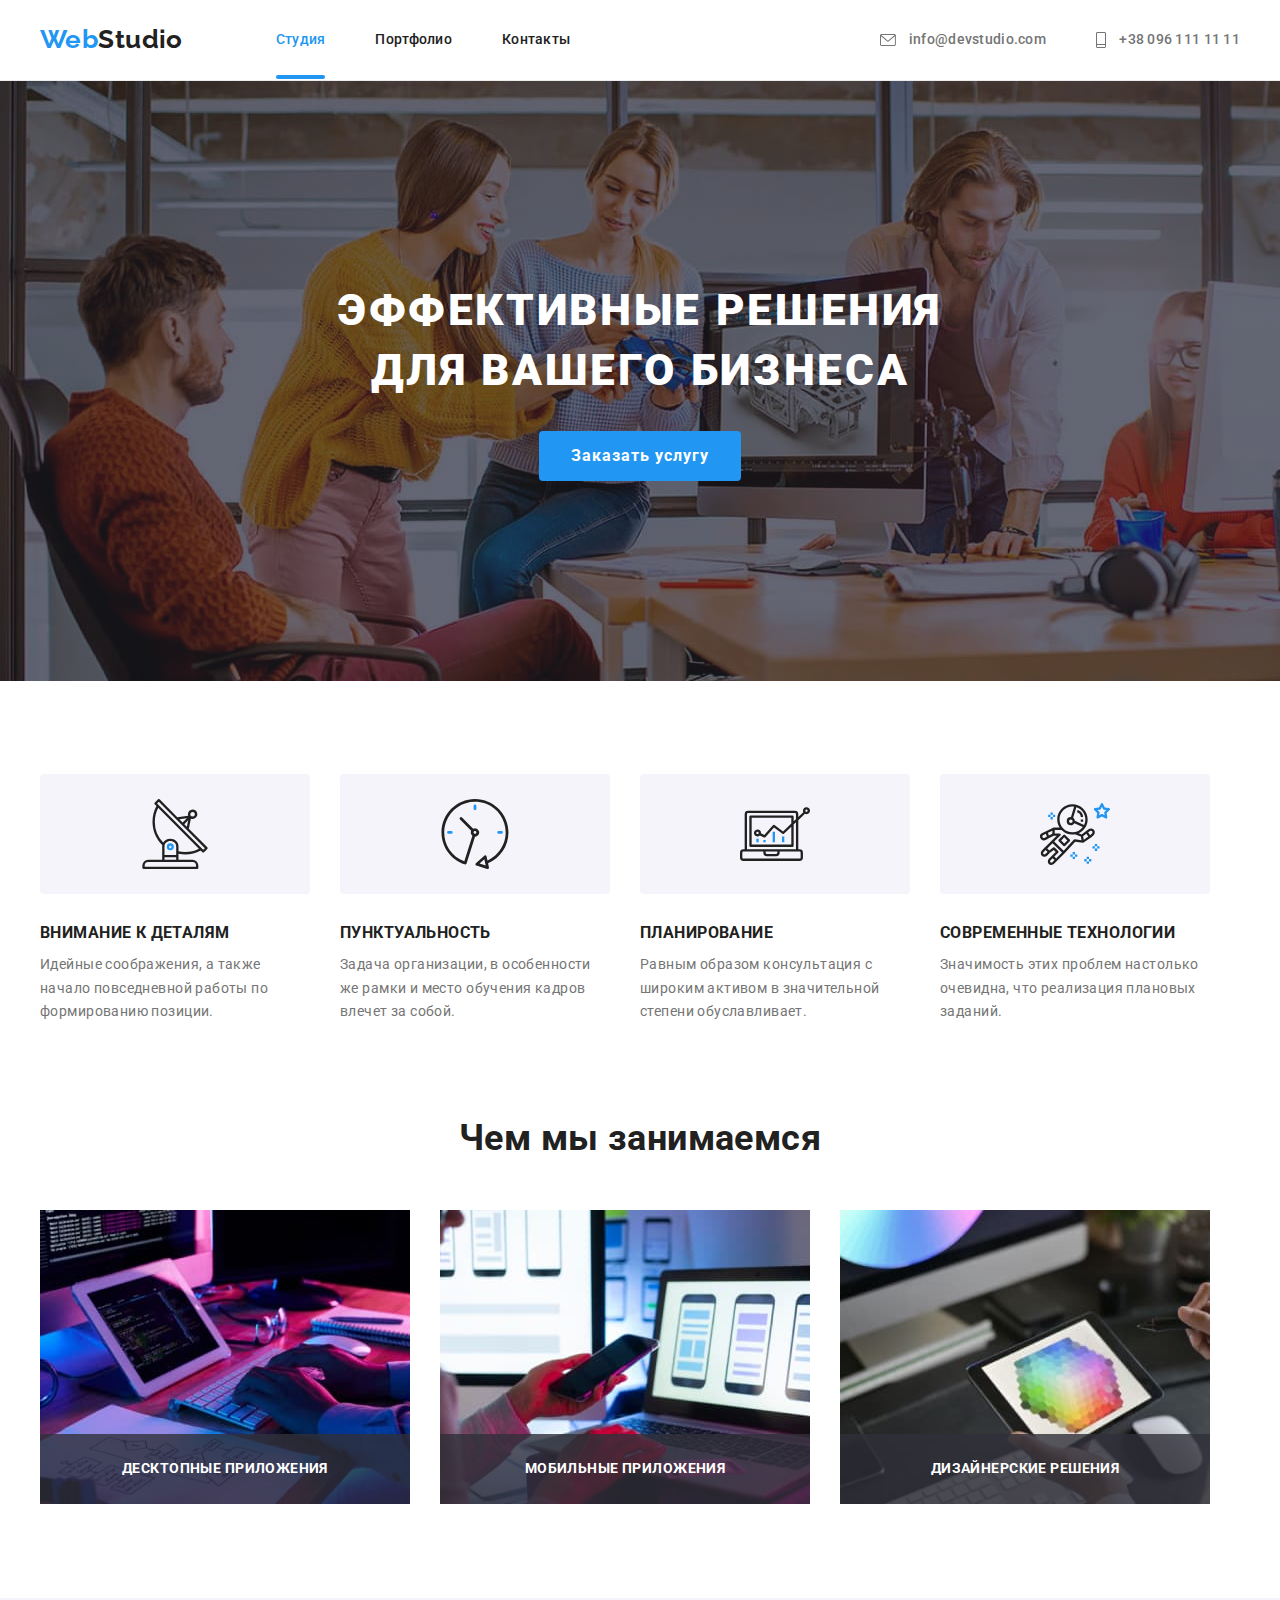
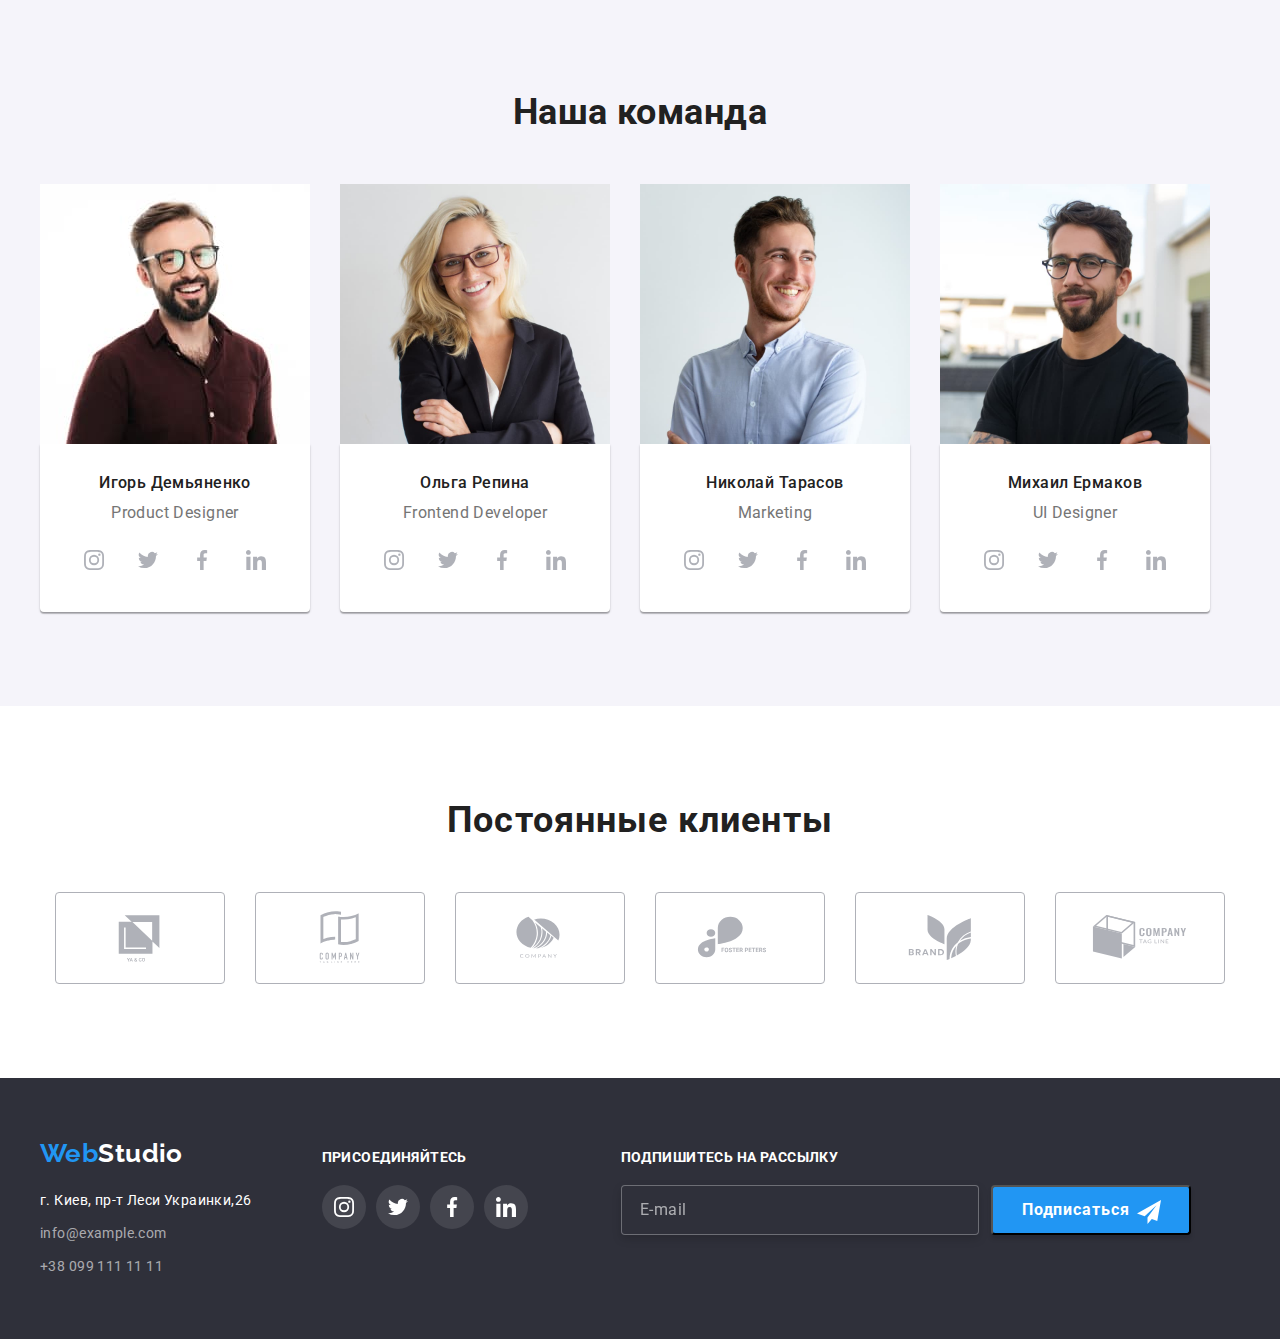
==== commit a6b8b09b: "Закончила футер" ====
--- a/index.html
+++ b/index.html
@@ -634,6 +634,11 @@
                                 id="email"
                             />
                             <button type="submit" class="btn-form">
+                                <svg width="24" height="24" class="icon-tg">
+                                    <use
+                                        href="./images/icon-defs.svg#icon-tg"
+                                    ></use>
+                                </svg>
                                 Подписаться
                             </button>
                         </p>
@@ -645,9 +650,7 @@
             <div class="modal">
                 <button type="button" class="modal-close-btn" data-modal-close>
                     <svg class="modal-icon">
-                        <use
-                            href="./images/symbol-defs1.svg#icon-app_development_computer_mobile_settings_cogwheel_icon_193952-1"
-                        ></use>
+                        <use href="./images/icon-defs.svg#icon-close"></use>
                     </svg>
                 </button>
             </div>
--- a/css/styles.css
+++ b/css/styles.css
@@ -522,6 +522,7 @@
     border: 1px solid rgba(255, 255, 255, 0.3);
     filter: drop-shadow(0px 4px 4px rgba(0, 0, 0, 0.15));
     border-radius: 4px;
+    color: var(--title-color);
 }
 .form-mail::placeholder {
     padding-left: 16px;
@@ -532,7 +533,11 @@
     color: rgba(255, 255, 255, 0.6);
 }
 .btn-form {
-    width: 250px;
+    position: relative;
+    display: flex;
+    align-items: center;
+    padding-left: 29px;
+    width: 200px;
     height: 50px;
     font-weight: 700;
     font-size: 16px;
@@ -542,6 +547,17 @@
     background: #2196f3;
     box-shadow: 0px 4px 4px rgba(0, 0, 0, 0.15);
     border-radius: 4px;
+    transition-property: background-color;
+    transition-duration: 250ms;
+    transition-timing-function: var(--timing-function);
+}
+.icon-tg {
+    position: absolute;
+    top: 13px;
+    right: 28px;
+}
+.btn-form:hover {
+    background-color: var(--add-accent-color);
 }
 
 /* PORTFOLIO!!!!!!!!!! */
@@ -667,7 +683,7 @@
     position: absolute;
     bottom: 50%;
     right: 50%;
-    transform: translate(50%, 50%) rotate(30deg) scale(1.25);
+    transform: translate(50%, 50%) scale(1.25);
     transition: transform 2550ms cubic-bezier(0.4, 0, 0.2, 1);
     width: 528px;
     height: 581px;
@@ -677,19 +693,21 @@
     border-radius: 4px;
 }
 .backdrop.is-hidden .modal {
-    transform: translate(50%, 50%) rotate(0deg) scale(-1);
+    transform: translate(50%, 50%) scale(-1);
 }
 
 .modal-close-btn {
     position: absolute;
-    top: 0;
-    right: 0;
-    padding: 0;
+    top: 8px;
+    right: 8px;
     width: 30px;
     height: 30px;
-    border: 1px solid #212121;
+    background: var(--primary-btn-color);
+    border: 1px solid rgba(0, 0, 0, 0.1);
+    border-radius: 50%;
 }
 .modal-icon {
+    fill: lawngreen;
     width: 100%;
     height: 100%;
 }
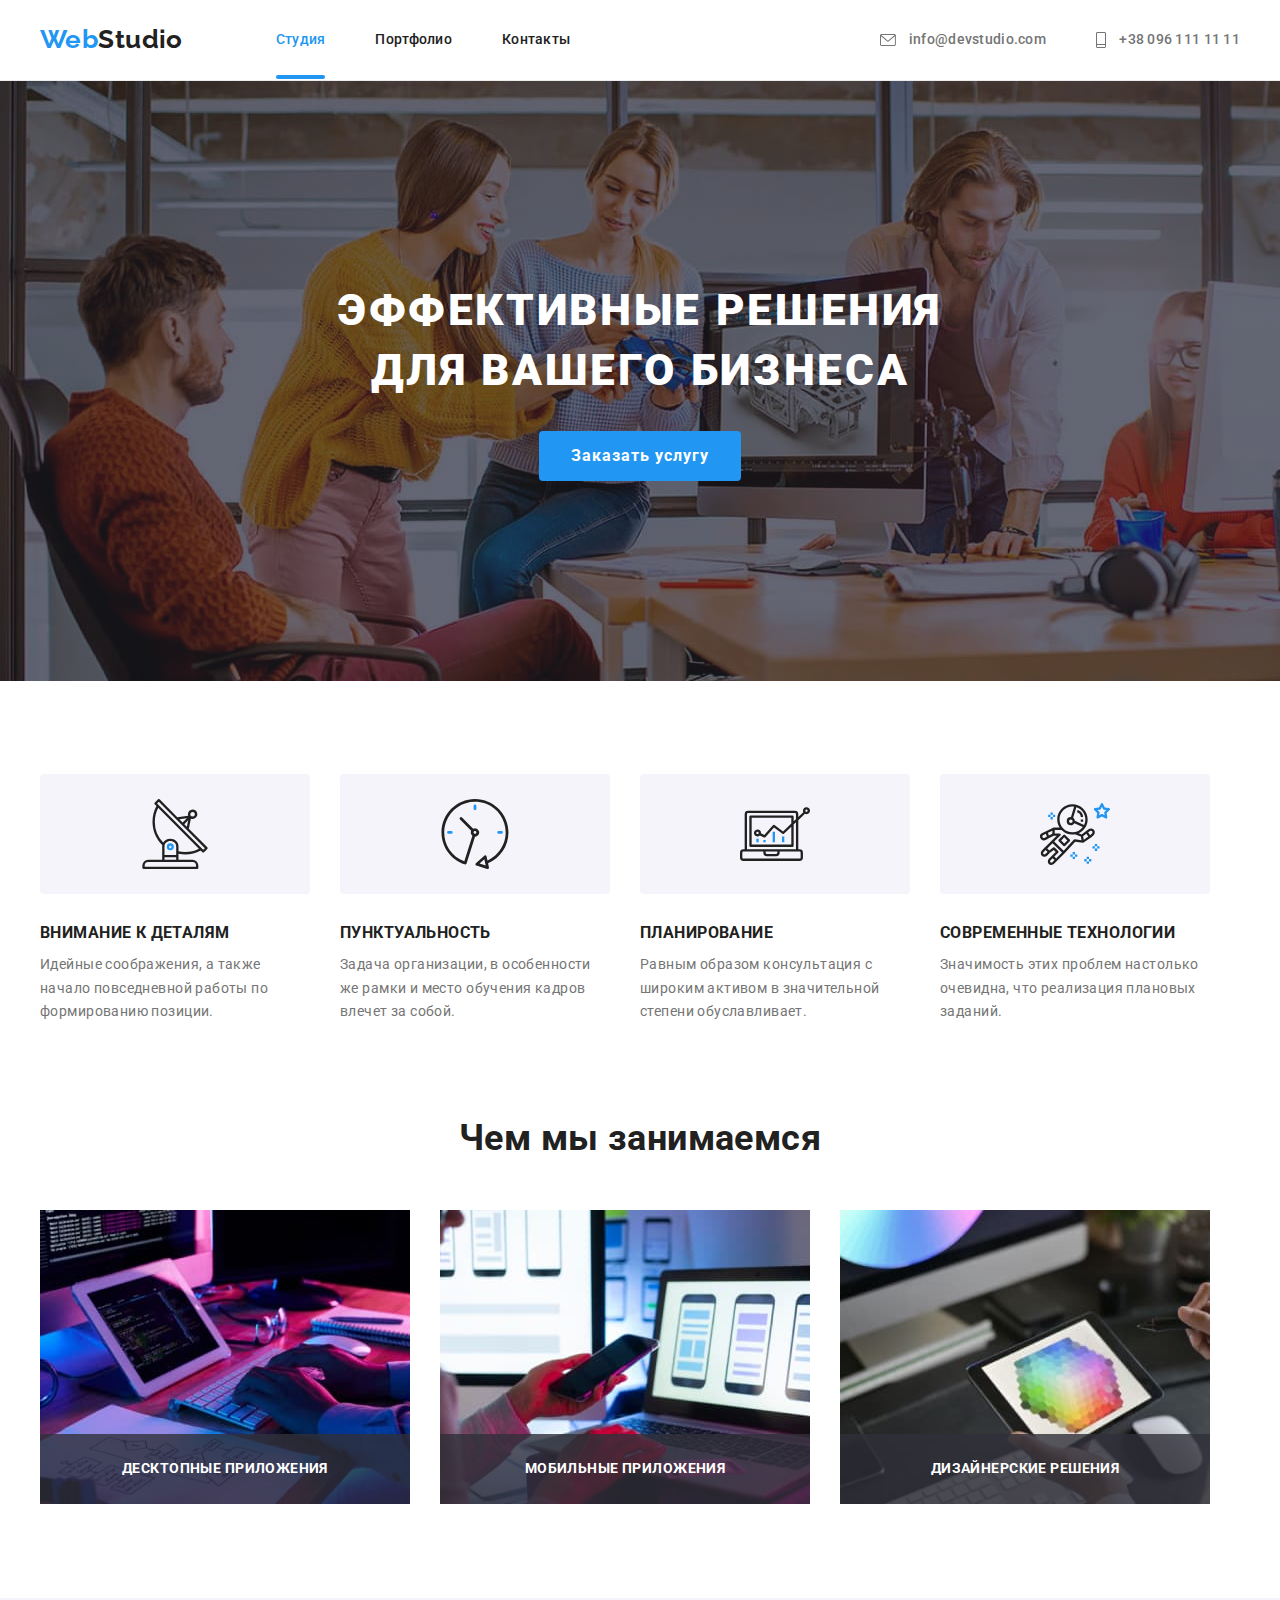
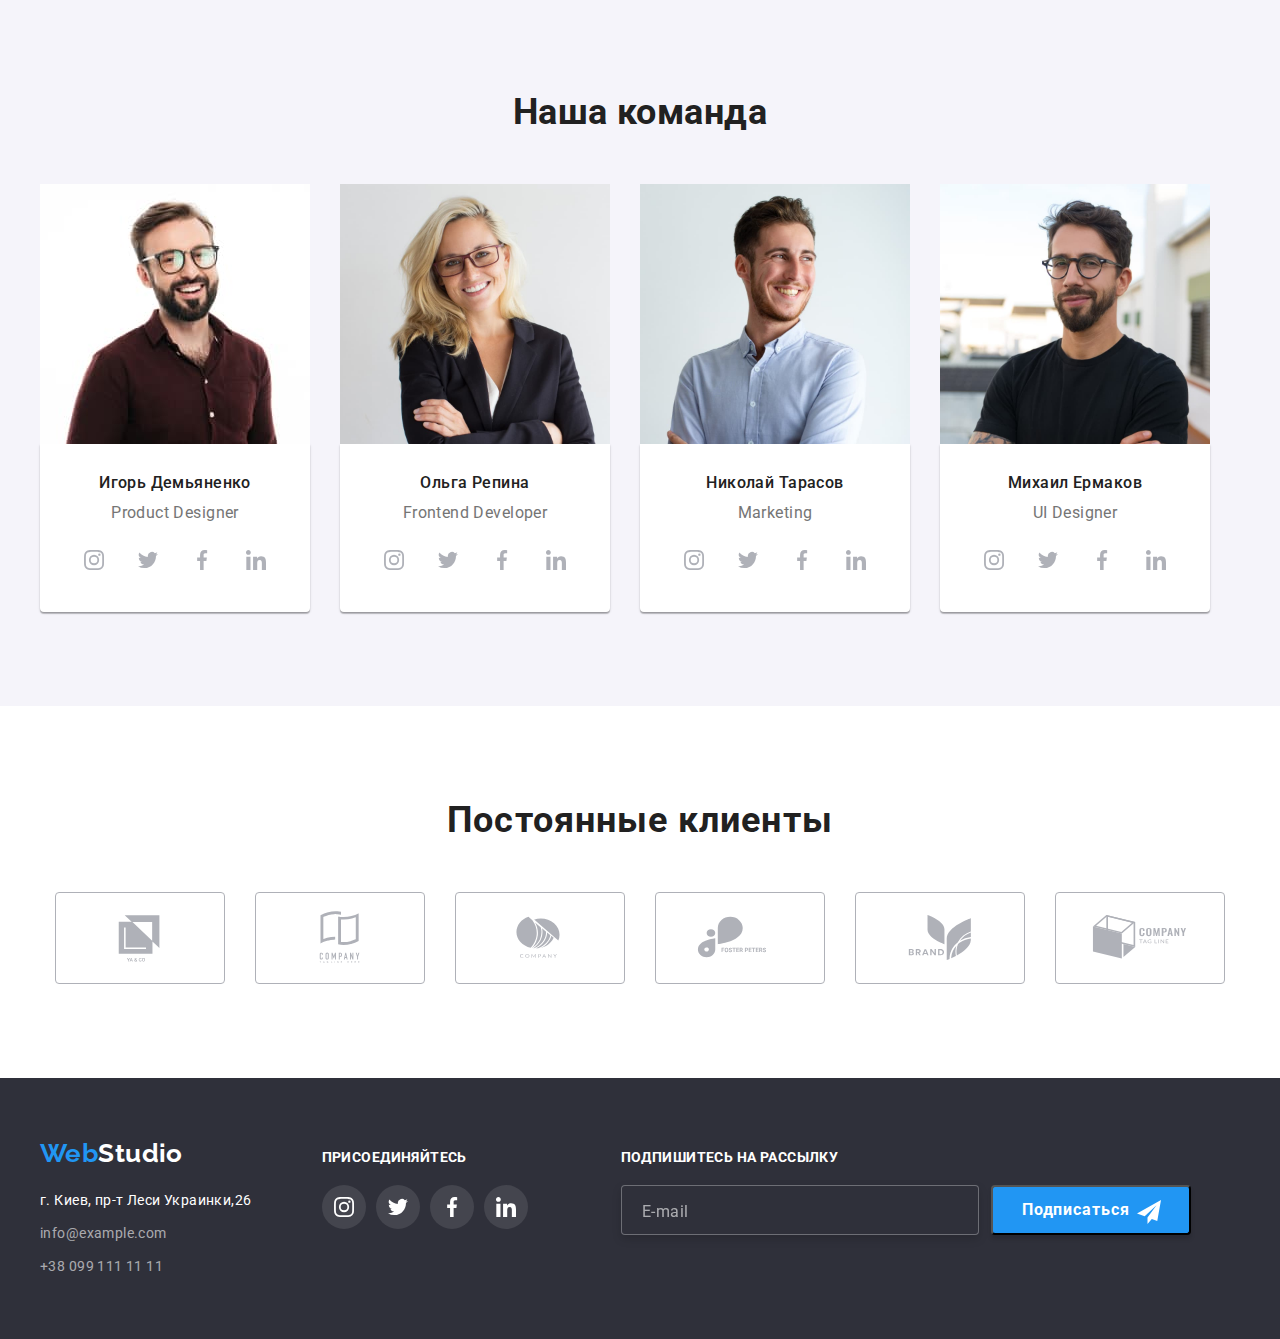
==== commit 70a63a91: "продолжение" ====
--- a/index.html
+++ b/index.html
@@ -653,6 +653,45 @@
                         <use href="./images/icon-defs.svg#icon-close"></use>
                     </svg>
                 </button>
+                <p class="modal-title">
+                    Оставьте свои данные, мы вам перезвоним
+                </p>
+                <form>
+                    <label for="name" class="modal-label"
+                        >Имя<input
+                            type="name"
+                            name="name"
+                            id="name"
+                            class="modal-input"
+                    /></label>
+                    <label for="tel" class="modal-label"
+                        >Телефон
+                        <input
+                            type="tel"
+                            name="tel"
+                            id="tel"
+                            class="modal-input"
+                    /></label>
+                    <label for="email" class="modal-label"
+                        >Почта
+                        <input
+                            type="email"
+                            name="email"
+                            id="email"
+                            class="modal-input"
+                    /></label>
+                    <label for="comment"
+                        >Комментарий
+                        <textarea
+                            name="comment"
+                            id="comment"
+                            placeholder="Введите текс"
+                            class="modal-comment"
+                        ></textarea>
+                    </label>
+
+                    <button class="btn-input" type="submit">Отправить</button>
+                </form>
             </div>
         </div>
         <script src="./js/modal.js"></script>
--- a/css/styles.css
+++ b/css/styles.css
@@ -517,6 +517,8 @@
 .form-mail {
     width: 358px;
     height: 50px;
+    font-size: 18px;
+    padding-left: 20px;
     margin-right: 12px;
     background-color: var(--background-footer);
     border: 1px solid rgba(255, 255, 255, 0.3);
@@ -525,7 +527,6 @@
     color: var(--title-color);
 }
 .form-mail::placeholder {
-    padding-left: 16px;
     font-weight: 400;
     font-size: 16px;
     line-height: 1.25;
@@ -683,17 +684,19 @@
     position: absolute;
     bottom: 50%;
     right: 50%;
-    transform: translate(50%, 50%) scale(1.25);
-    transition: transform 2550ms cubic-bezier(0.4, 0, 0.2, 1);
+    transform: translate(50%, 50%) scale(1);
+    transition: transform 950ms cubic-bezier(0.4, 0, 0.2, 1);
     width: 528px;
     height: 581px;
+    padding: 40px 39px 40px 41px;
     background: var(--primary-btn-color);
     box-shadow: 0px 1px 3px rgba(0, 0, 0, 0.12), 0px 1px 1px rgba(0, 0, 0, 0.14),
         0px 2px 1px rgba(0, 0, 0, 0.2);
     border-radius: 4px;
 }
 .backdrop.is-hidden .modal {
-    transform: translate(50%, 50%) scale(-1);
+    transform: translate(50%, 50%) scale(15);
+    transition: transform 950ms cubic-bezier(0.4, 0, 0.2, 1);
 }
 
 .modal-close-btn {
@@ -707,11 +710,18 @@
     border-radius: 50%;
 }
 .modal-icon {
-    fill: lawngreen;
+    fill: var(--accent-color);
     width: 100%;
     height: 100%;
 }
-.modal-close-btn:hover {
+.modal-close-btn:hover .modal-icon {
+    fill: var(--primary-btn-color);
+}
+.modal-close-btn:focus .modal-icon {
+    fill: var(--primary-btn-color);
+}
+.modal-close-btn:hover,
+.modal-close-btn:focus {
     background-color: var(--background-primary-btn);
 }
 .is-hidden {
@@ -719,3 +729,53 @@
     visibility: hidden;
     pointer-events: none;
 }
+.modal-title {
+    margin-bottom: 30px;
+    font-weight: 700;
+    font-size: 20px;
+    line-height: 1.15;
+    text-align: center;
+    letter-spacing: 0.03em;
+    color: var(--second-title-color);
+}
+.modal-input {
+    width: 448px;
+    height: 40px;
+    margin-bottom: 28px;
+    padding-left: 42px;
+    border: 1px solid rgba(33, 33, 33, 0.2);
+    border-radius: 4px;
+}
+.modal-label .modal-comment {
+    font-size: 12px;
+    line-height: 1.16;
+    letter-spacing: 0.01em;
+}
+.modal-comment {
+    width: 448px;
+    height: 120px;
+    padding: 12px 16px;
+    resize: none;
+    border: 1px solid rgba(33, 33, 33, 0.2);
+    border-radius: 4px;
+}
+.modal-comment::placeholder {
+    line-height: 1.14;
+    letter-spacing: 0.01em;
+    color: rgba(117, 117, 117, 0.5);
+}
+.btn-input {
+    width: 200px;
+    height: 50px;
+    background: var(--accent-color);
+    box-shadow: 0px 4px 4px rgba(0, 0, 0, 0.15);
+    border-radius: 4px;
+    font-weight: 700;
+    font-size: 16px;
+    line-height: 1.88;
+    display: flex;
+    align-items: center;
+    text-align: center;
+    letter-spacing: 0.06em;
+    color: var(--primary-btn-color);
+}
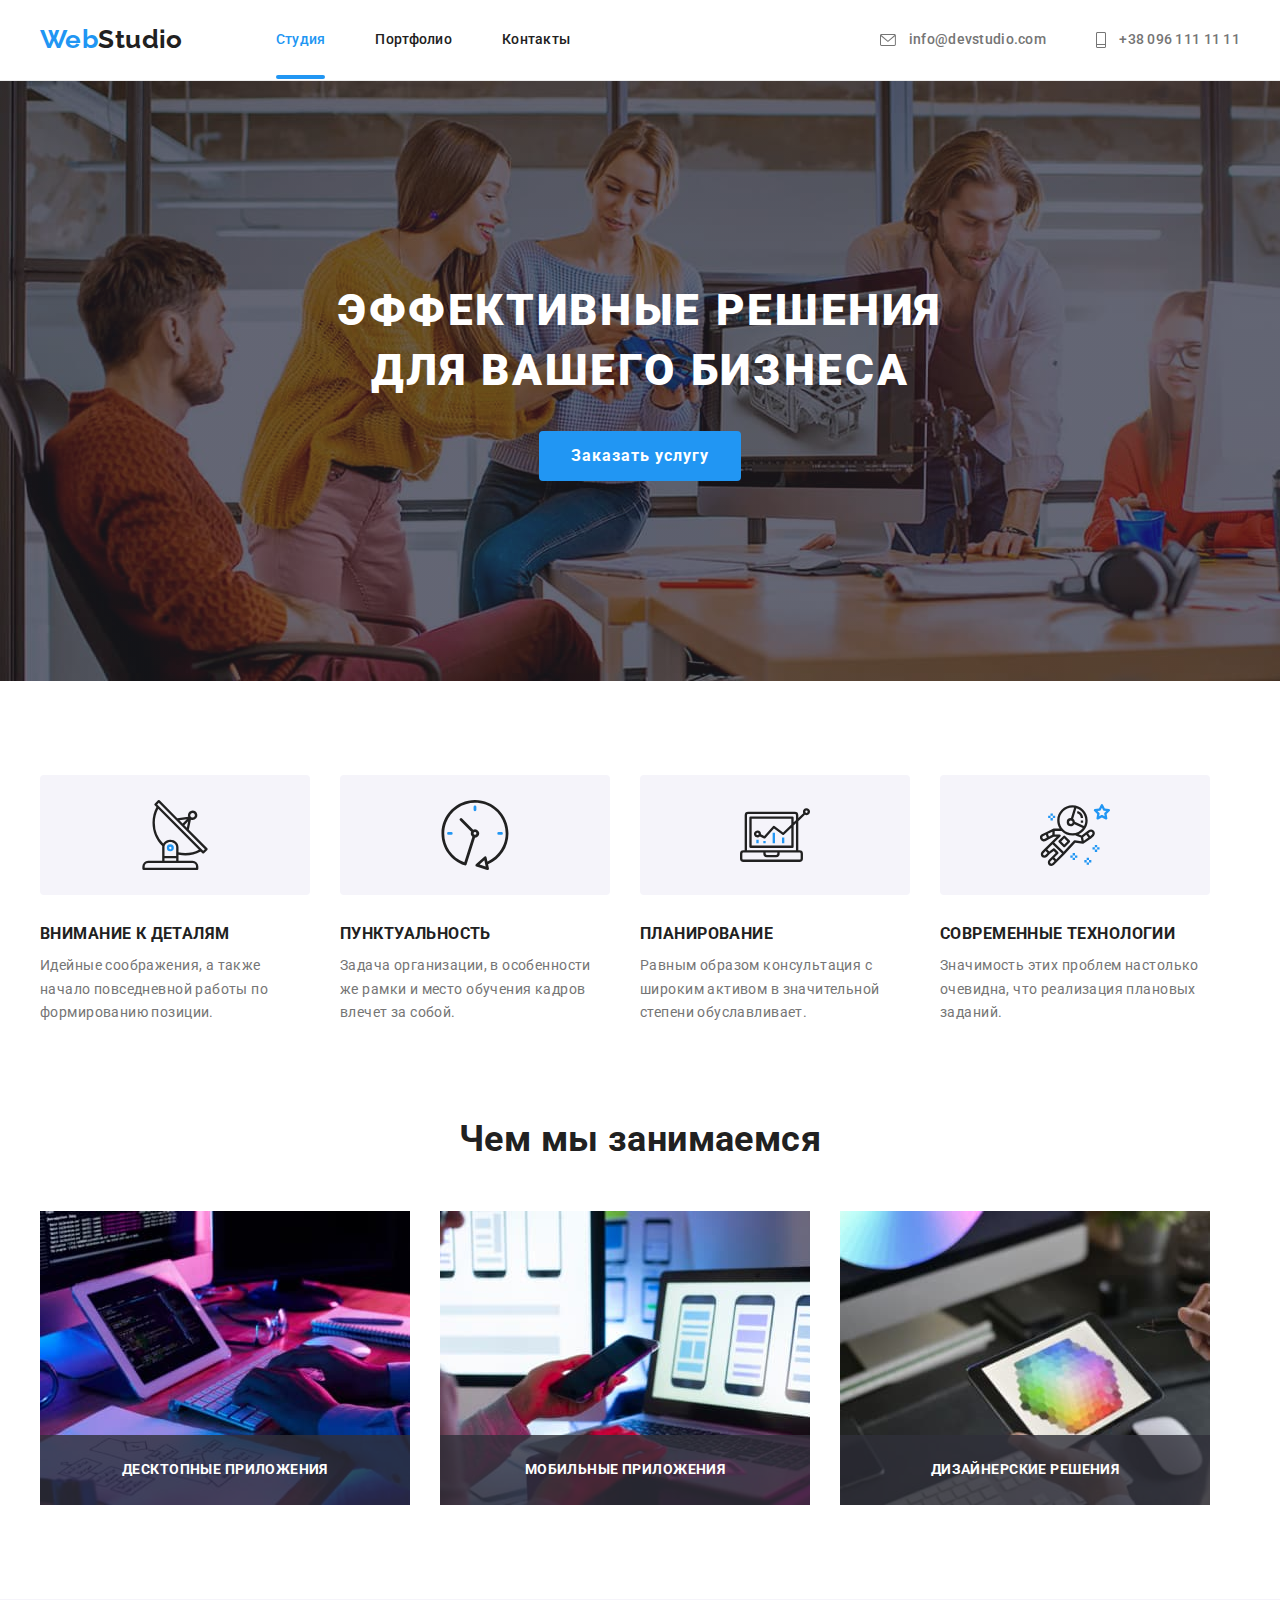
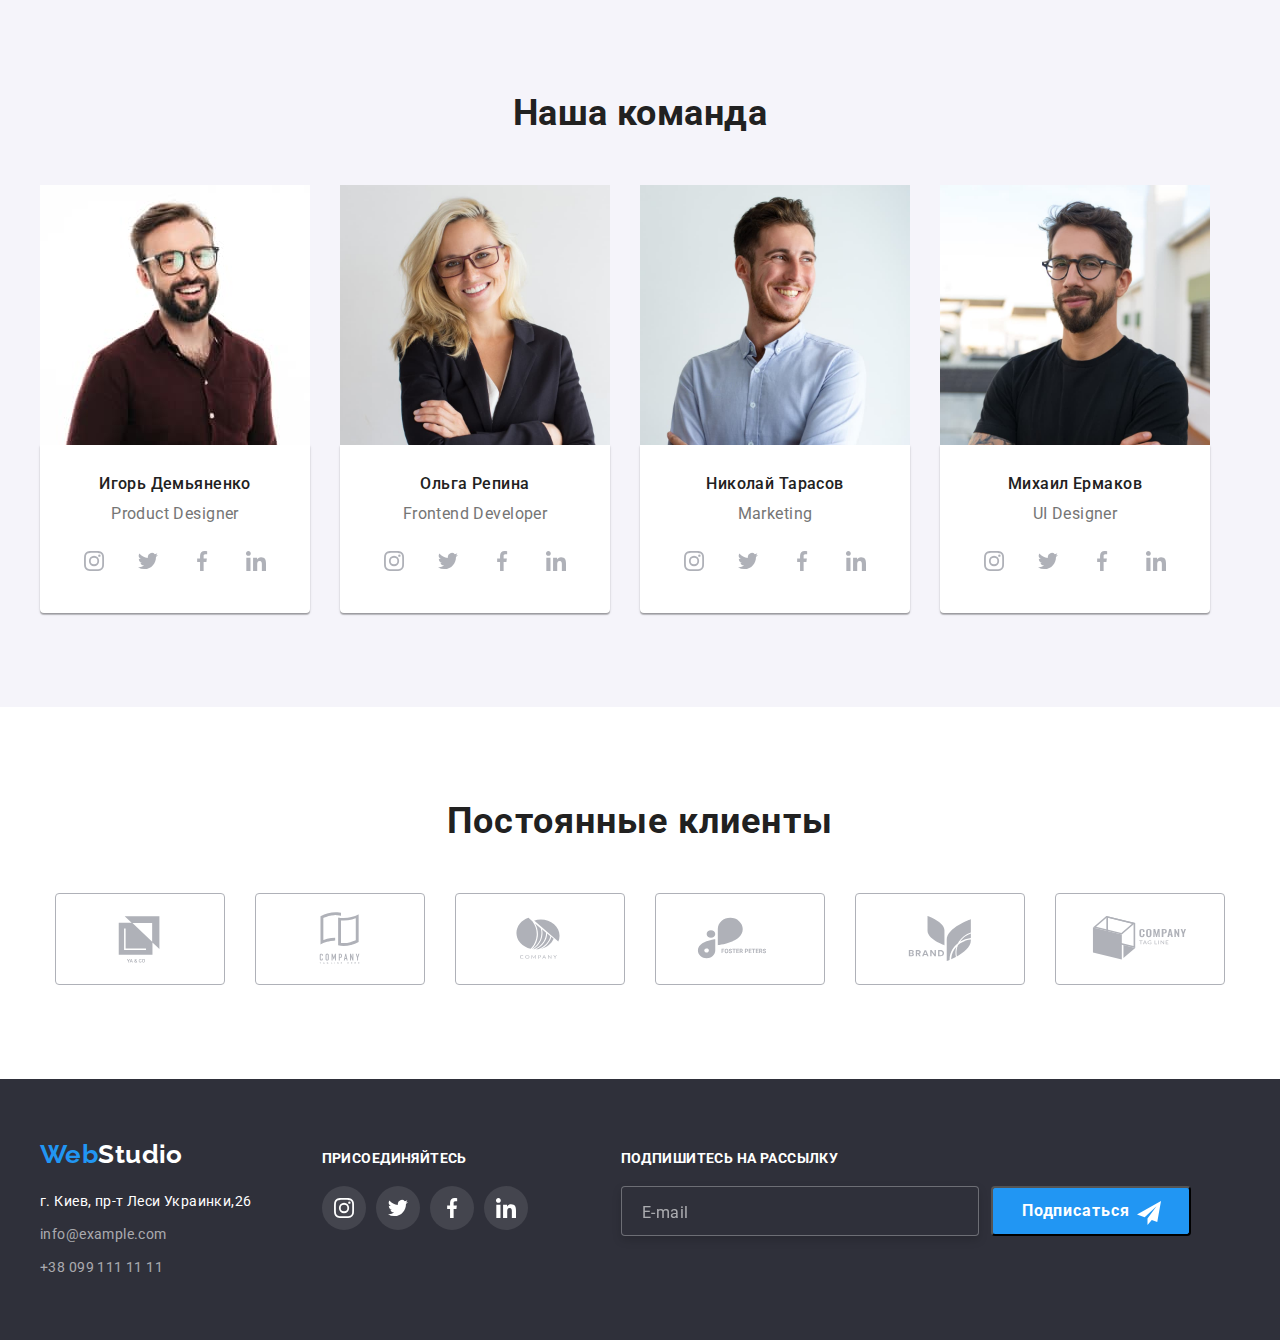
==== commit c070cf8b: "ТЗ 6" ====
--- a/index.html
+++ b/index.html
@@ -657,40 +657,47 @@
                     Оставьте свои данные, мы вам перезвоним
                 </p>
                 <form>
-                    <label for="name" class="modal-label"
-                        >Имя<input
-                            type="name"
-                            name="name"
-                            id="name"
-                            class="modal-input"
-                    /></label>
-                    <label for="tel" class="modal-label"
-                        >Телефон
-                        <input
-                            type="tel"
-                            name="tel"
-                            id="tel"
-                            class="modal-input"
-                    /></label>
-                    <label for="email" class="modal-label"
-                        >Почта
-                        <input
-                            type="email"
-                            name="email"
-                            id="email"
-                            class="modal-input"
-                    /></label>
-                    <label for="comment"
-                        >Комментарий
-                        <textarea
-                            name="comment"
-                            id="comment"
-                            placeholder="Введите текс"
-                            class="modal-comment"
-                        ></textarea>
-                    </label>
-
-                    <button class="btn-input" type="submit">Отправить</button>
+                    <div class="modal-field">
+                    <label for="name" class="modal-label">Имя</label>
+                    <div class="input-wrap">
+                        <input type="name" name="name" id="name" class="modal-input" />
+                        <svg class="form-icon"><use href="./images/icon-defs.svg#icon-person"></use></svg>
+                    </div>
+                       </div>
+                        <div class="modal-field">
+                            <label for="tel" class="modal-label">Телефон</label>
+                            <div class="input-wrap">
+                                <input type="tel" name="tel" id="tel" class="modal-input" />
+                                <svg class="form-icon">
+                                    <use href="./images/icon-defs.svg#icon-phone-1"></use>
+                                </svg>
+                            </div>
+                            </div>
+                            <div class="modal-field">
+                                <label for="email" class="modal-label">Почта</label>
+                                <div class="input-wrap">
+                                    <input type="email" name="email" id="email" class="modal-input" />
+                                    <svg class="form-icon">
+                                        <use href="./images/icon-defs.svg#icon-email-1"></use>
+                                    </svg>
+                                </div>
+                           
+                            </div>
+                    <div class="modal-field">
+                        <label for="comment">Комментарий</label>
+                        <textarea name="comment" id="comment" placeholder="Введите текс" class="modal-comment"></textarea>
+                    </div>
+                    <div class="modal-field">
+                        <input type="checkbox" name="agree" id="agree" class="modal-check hidden-title">
+                        <label for="agree" class="check-text">
+                            <span>
+                                <svg class="agree-icon">
+                                    <use href="./images/modal-defs-min.svg#icon-Vector-min"></use>
+                                </svg>
+                            </span>
+                            Соглашаюсь c рассылкой и принимаю  <a class="agree-link" href=""> Условия договора</a> </label>
+                    </div>
+                   <button class="btn-input" type="submit">Отправить</button>
                 </form>
             </div>
         </div>
--- a/css/styles.css
+++ b/css/styles.css
@@ -1,4 +1,4 @@
-input,
+
 button,
 textarea {
     font: inherit;
@@ -71,10 +71,16 @@
     padding-bottom: 94px;
 }
 .hidden-title {
+    position: absolute;
+    white-space: nowrap;
     width: 1px;
     height: 1px;
     overflow: hidden;
+    border: 0;
+    padding: 0;
     opacity: 0;
+    clip: rect(0 0 0 0);
+    clip-path: inset(50%);
     margin: -1px;
 }
 /* HEADER!!!!!!!!!!!!!!!!!! */
@@ -546,7 +552,6 @@
     letter-spacing: 0.06em;
     color: var(--primary-btn-color);
     background: #2196f3;
-    box-shadow: 0px 4px 4px rgba(0, 0, 0, 0.15);
     border-radius: 4px;
     transition-property: background-color;
     transition-duration: 250ms;
@@ -559,6 +564,7 @@
 }
 .btn-form:hover {
     background-color: var(--add-accent-color);
+    box-shadow: 0px 4px 4px rgba(0, 0, 0, 0.15);
 }
 
 /* PORTFOLIO!!!!!!!!!! */
@@ -687,7 +693,6 @@
     transform: translate(50%, 50%) scale(1);
     transition: transform 950ms cubic-bezier(0.4, 0, 0.2, 1);
     width: 528px;
-    height: 581px;
     padding: 40px 39px 40px 41px;
     background: var(--primary-btn-color);
     box-shadow: 0px 1px 3px rgba(0, 0, 0, 0.12), 0px 1px 1px rgba(0, 0, 0, 0.14),
@@ -730,21 +735,31 @@
     pointer-events: none;
 }
 .modal-title {
-    margin-bottom: 30px;
+    margin-bottom: 12px;
     font-weight: 700;
     font-size: 20px;
     line-height: 1.15;
     text-align: center;
     letter-spacing: 0.03em;
     color: var(--second-title-color);
+}
+.modal-field {
+    margin-bottom: 10px;
 }
 .modal-input {
     width: 448px;
     height: 40px;
-    margin-bottom: 28px;
-    padding-left: 42px;
+   padding-left: 42px;
     border: 1px solid rgba(33, 33, 33, 0.2);
     border-radius: 4px;
+    outline: none;
+}
+.modal-input:focus {
+    border-color: var(--accent-color);
+    outline: var(--accent-color);
+}
+.modal-input:focus + .form-icon {
+    fill: var(--accent-color);
 }
 .modal-label .modal-comment {
     font-size: 12px;
@@ -764,18 +779,73 @@
     letter-spacing: 0.01em;
     color: rgba(117, 117, 117, 0.5);
 }
+.check-text {
+    display: flex;
+    margin-bottom: 30px;
+}
+.check-text span {
+    display: flex;
+    align-items: center;
+    justify-content: center;
+    width: 16px;
+        height: 15px;
+        margin-right: 8px;
+        border: 2px solid #212121;
+        border-radius: 3px;
+}
+.modal-check:checked + .check-text span {
+    background-color: var(--accent-color);
+    border: none;
+}
+.modal-check:checked+.check-text .agree-icon {
+    fill: var(--primary-btn-color);
+    stroke: var(--primary-btn-color);
+}
+.agree-icon {stroke: #212121;
+    fill: transparent;
+    stroke: transparent;
+    width: 16px;
+    height: 15px;
+}
 .btn-input {
+    display: block;
+    margin-right: auto;
+    margin-left: auto;
     width: 200px;
     height: 50px;
     background: var(--accent-color);
-    box-shadow: 0px 4px 4px rgba(0, 0, 0, 0.15);
+    /* box-shadow: 0px 4px 4px rgba(0, 0, 0, 0.15); */
     border-radius: 4px;
     font-weight: 700;
     font-size: 16px;
     line-height: 1.88;
-    display: flex;
-    align-items: center;
-    text-align: center;
     letter-spacing: 0.06em;
     color: var(--primary-btn-color);
-}
+    border: none;
+    transition-property: background-color;
+    transition-duration: 250ms;
+    transition-timing-function: var(--timing-function);
+}
+.agree-link {
+    display: inline-block;
+    color: var(--accent-color);
+    text-decoration: underline;
+    padding-left: 2px;
+}
+.btn-input:hover,
+.btn-input:focus {
+    background-color: var(--add-accent-color);
+    color: var(--primary-btn-color);
+    box-shadow: 0px 4px 4px rgba(0, 0, 0, 0.15);
+}
+.input-wrap {
+    position: relative;
+}
+.form-icon {
+        width: 18px;
+        height: 18px;
+    position: absolute;
+    left: 15px;
+    top: 50%;
+    transform: translateY(-50%);
+}
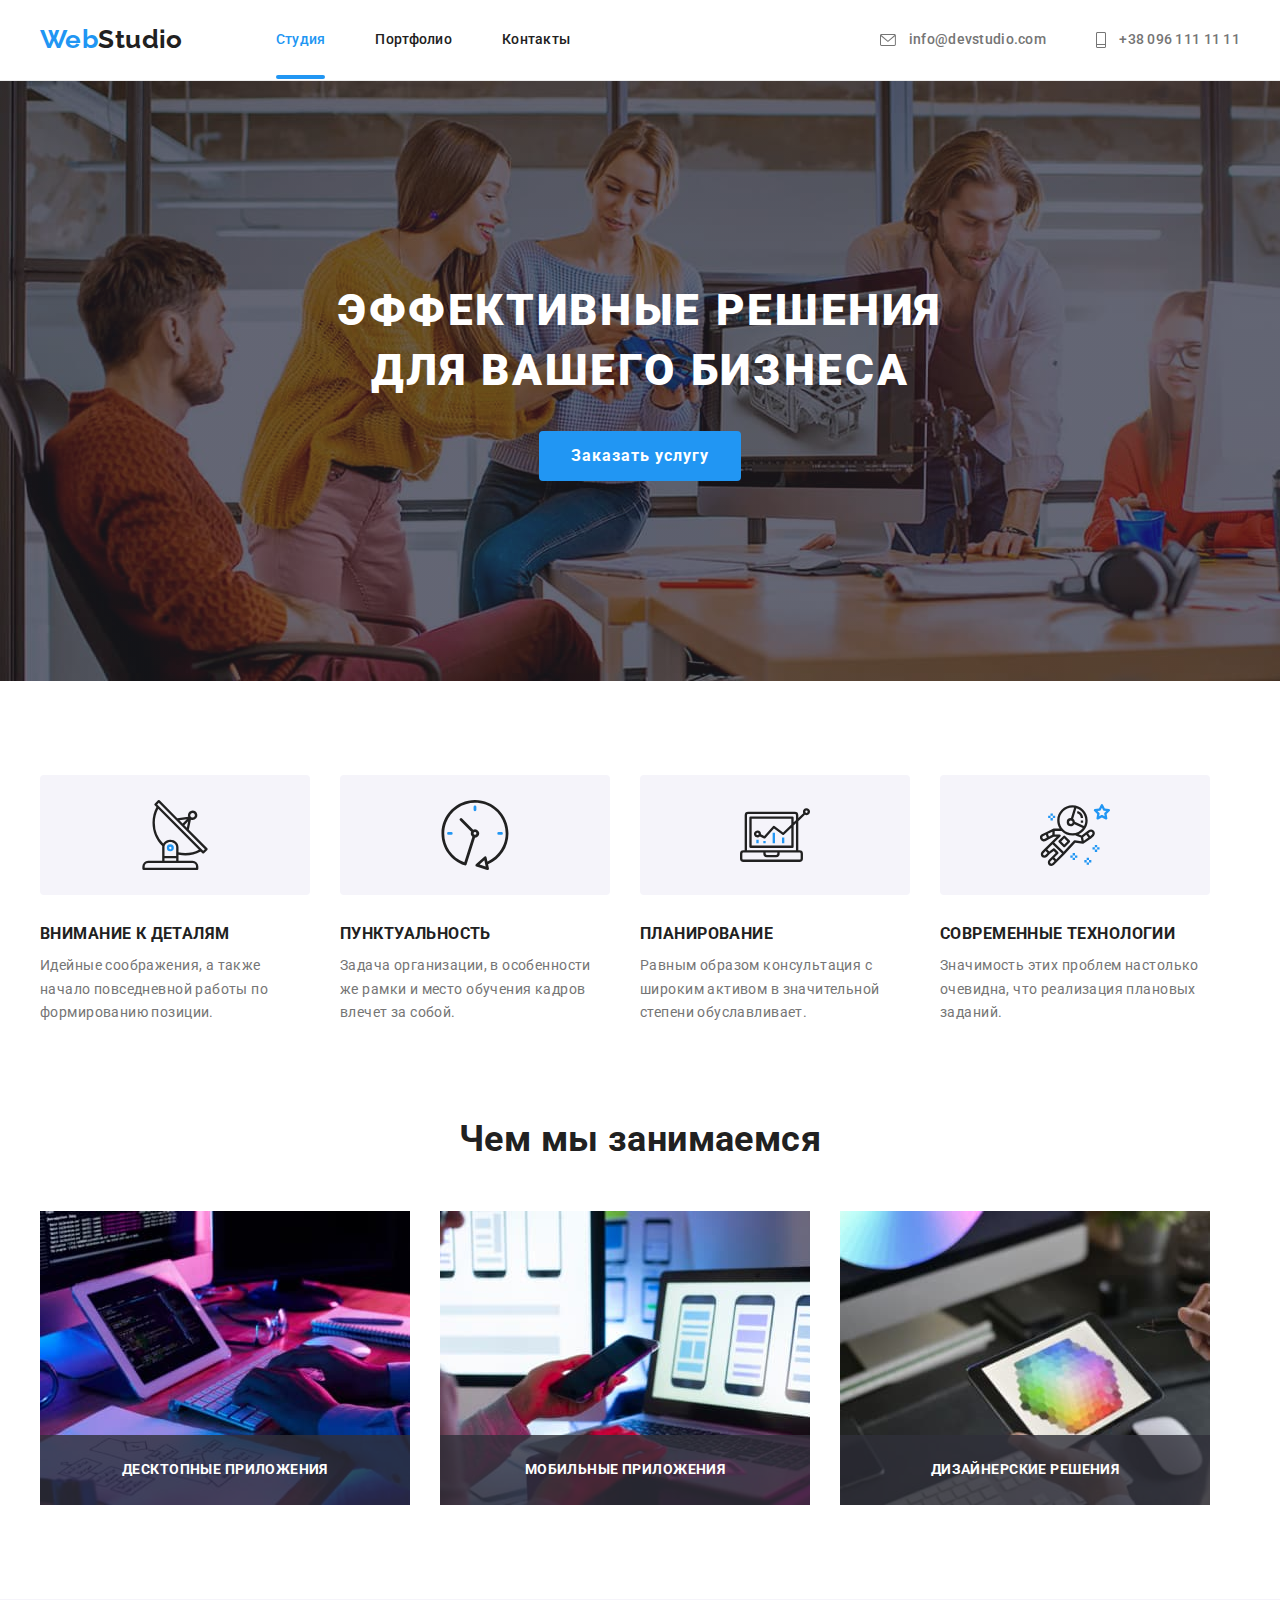
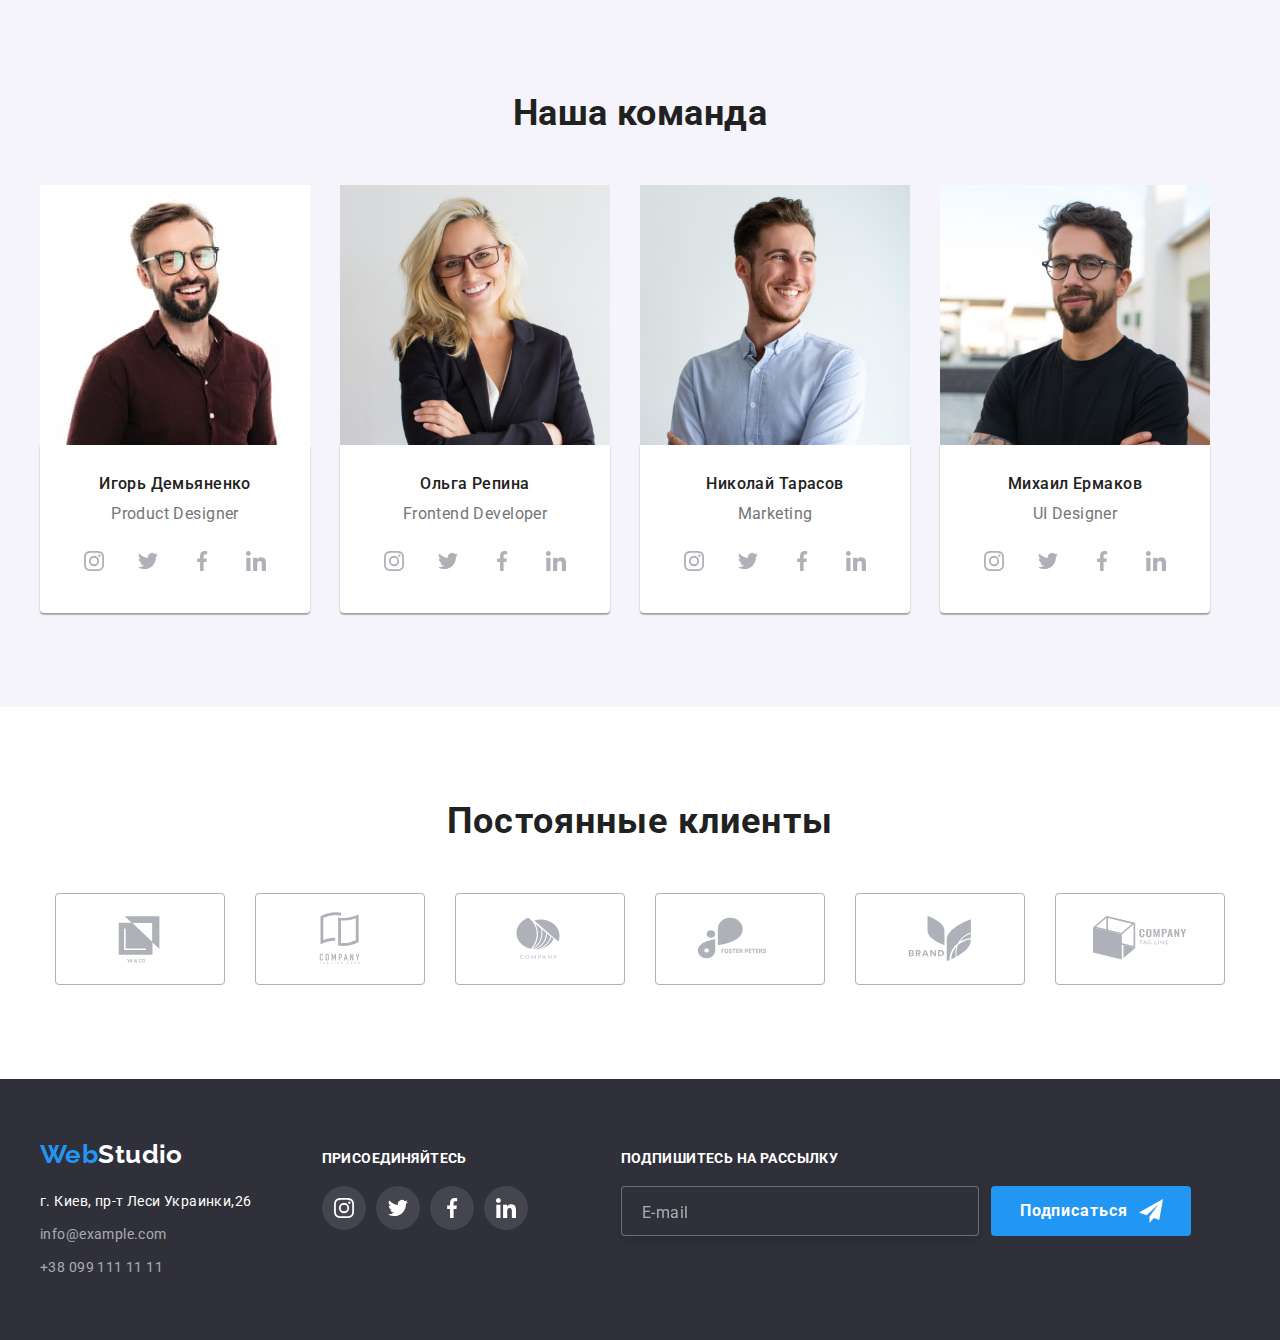
==== commit f83aaaf5: "Исправл ДЗ" ====
--- a/index.html
+++ b/index.html
@@ -658,46 +658,84 @@
                 </p>
                 <form>
                     <div class="modal-field">
-                    <label for="name" class="modal-label">Имя</label>
-                    <div class="input-wrap">
-                        <input type="name" name="name" id="name" class="modal-input" />
-                        <svg class="form-icon"><use href="./images/icon-defs.svg#icon-person"></use></svg>
-                    </div>
-                       </div>
-                        <div class="modal-field">
-                            <label for="tel" class="modal-label">Телефон</label>
-                            <div class="input-wrap">
-                                <input type="tel" name="tel" id="tel" class="modal-input" />
-                                <svg class="form-icon">
-                                    <use href="./images/icon-defs.svg#icon-phone-1"></use>
-                                </svg>
-                            </div>
-                            </div>
-                            <div class="modal-field">
-                                <label for="email" class="modal-label">Почта</label>
-                                <div class="input-wrap">
-                                    <input type="email" name="email" id="email" class="modal-input" />
-                                    <svg class="form-icon">
-                                        <use href="./images/icon-defs.svg#icon-email-1"></use>
-                                    </svg>
-                                </div>
-                           
-                            </div>
-                    <div class="modal-field">
-                        <label for="comment">Комментарий</label>
-                        <textarea name="comment" id="comment" placeholder="Введите текс" class="modal-comment"></textarea>
+                        <label for="name" class="modal-label">Имя</label>
+                        <div class="input-wrap">
+                            <input
+                                type="text"
+                                name="name"
+                                id="name"
+                                class="modal-input"
+                            />
+                            <svg class="form-icon">
+                                <use
+                                    href="./images/icon-defs.svg#icon-person"
+                                ></use>
+                            </svg>
+                        </div>
                     </div>
                     <div class="modal-field">
-                        <input type="checkbox" name="agree" id="agree" class="modal-check hidden-title">
+                        <label for="tel" class="modal-label">Телефон</label>
+                        <div class="input-wrap">
+                            <input
+                                type="tel"
+                                name="tel"
+                                id="tel"
+                                class="modal-input"
+                            />
+                            <svg class="form-icon">
+                                <use
+                                    href="./images/icon-defs.svg#icon-phone-1"
+                                ></use>
+                            </svg>
+                        </div>
+                    </div>
+                    <div class="modal-field">
+                        <label for="mail" class="modal-label">Почта</label>
+                        <div class="input-wrap">
+                            <input
+                                type="email"
+                                name="mail"
+                                id="mail"
+                                class="modal-input"
+                            />
+                            <svg class="form-icon">
+                                <use
+                                    href="./images/icon-defs.svg#icon-email-1"
+                                ></use>
+                            </svg>
+                        </div>
+                    </div>
+                    <div class="comment-field">
+                        <label class="modal-label" for="comment"
+                            >Комментарий</label
+                        >
+                        <textarea
+                            name="comment"
+                            id="comment"
+                            placeholder="Введите текс"
+                            class="modal-comment"
+                        ></textarea>
+                    </div>
+                    <div class="agree-box">
+                        <input
+                            type="checkbox"
+                            name="agree"
+                            id="agree"
+                            class="modal-check hidden-title"
+                        />
                         <label for="agree" class="check-text">
                             <span>
                                 <svg class="agree-icon">
-                                    <use href="./images/modal-defs-min.svg#icon-Vector-min"></use>
+                                    <use
+                                        href="./images/modal-defs-min.svg#icon-Vector-min"
+                                    ></use>
                                 </svg>
                             </span>
-                            Соглашаюсь c рассылкой и принимаю  <a class="agree-link" href=""> Условия договора</a> </label>
+                            Соглашаюсь c рассылкой и принимаю
+                            <a class="agree-link" href=""> Условия договора</a>
+                        </label>
                     </div>
-                   <button class="btn-input" type="submit">Отправить</button>
+                    <button class="btn-input" type="submit">Отправить</button>
                 </form>
             </div>
         </div>
--- a/css/styles.css
+++ b/css/styles.css
@@ -1,4 +1,3 @@
-
 button,
 textarea {
     font: inherit;
@@ -553,6 +552,7 @@
     color: var(--primary-btn-color);
     background: #2196f3;
     border-radius: 4px;
+    border: none;
     transition-property: background-color;
     transition-duration: 250ms;
     transition-timing-function: var(--timing-function);
@@ -693,7 +693,7 @@
     transform: translate(50%, 50%) scale(1);
     transition: transform 950ms cubic-bezier(0.4, 0, 0.2, 1);
     width: 528px;
-    padding: 40px 39px 40px 41px;
+    padding: 40px;
     background: var(--primary-btn-color);
     box-shadow: 0px 1px 3px rgba(0, 0, 0, 0.12), 0px 1px 1px rgba(0, 0, 0, 0.14),
         0px 2px 1px rgba(0, 0, 0, 0.2);
@@ -715,19 +715,15 @@
     border-radius: 50%;
 }
 .modal-icon {
-    fill: var(--accent-color);
+    fill: var(--secondary-btn-color);
     width: 100%;
     height: 100%;
 }
 .modal-close-btn:hover .modal-icon {
-    fill: var(--primary-btn-color);
+    fill: var(--accent-color);
 }
 .modal-close-btn:focus .modal-icon {
-    fill: var(--primary-btn-color);
-}
-.modal-close-btn:hover,
-.modal-close-btn:focus {
-    background-color: var(--background-primary-btn);
+    fill: var(--accent-color);
 }
 .is-hidden {
     opacity: 0.5;
@@ -749,7 +745,7 @@
 .modal-input {
     width: 448px;
     height: 40px;
-   padding-left: 42px;
+    padding-left: 42px;
     border: 1px solid rgba(33, 33, 33, 0.2);
     border-radius: 4px;
     outline: none;
@@ -761,10 +757,11 @@
 .modal-input:focus + .form-icon {
     fill: var(--accent-color);
 }
-.modal-label .modal-comment {
+.modal-label {
     font-size: 12px;
     line-height: 1.16;
     letter-spacing: 0.01em;
+    margin-bottom: 4px;
 }
 .modal-comment {
     width: 448px;
@@ -773,35 +770,43 @@
     resize: none;
     border: 1px solid rgba(33, 33, 33, 0.2);
     border-radius: 4px;
+    margin-bottom: 20px;
 }
 .modal-comment::placeholder {
     line-height: 1.14;
     letter-spacing: 0.01em;
     color: rgba(117, 117, 117, 0.5);
 }
+.modal-comment:focus {
+    border-color: var(--accent-color);
+    outline: var(--accent-color);
+}
 .check-text {
     display: flex;
-    margin-bottom: 30px;
+}
+.agree-box {
+    margin-left: 12px;
 }
 .check-text span {
     display: flex;
     align-items: center;
     justify-content: center;
     width: 16px;
-        height: 15px;
-        margin-right: 8px;
-        border: 2px solid #212121;
-        border-radius: 3px;
+    height: 15px;
+    margin-right: 8px;
+    border: 2px solid #212121;
+    border-radius: 3px;
 }
 .modal-check:checked + .check-text span {
     background-color: var(--accent-color);
     border: none;
 }
-.modal-check:checked+.check-text .agree-icon {
+.modal-check:checked + .check-text .agree-icon {
     fill: var(--primary-btn-color);
     stroke: var(--primary-btn-color);
 }
-.agree-icon {stroke: #212121;
+.agree-icon {
+    stroke: #212121;
     fill: transparent;
     stroke: transparent;
     width: 16px;
@@ -811,6 +816,7 @@
     display: block;
     margin-right: auto;
     margin-left: auto;
+    margin-top: 30px;
     width: 200px;
     height: 50px;
     background: var(--accent-color);
@@ -842,8 +848,8 @@
     position: relative;
 }
 .form-icon {
-        width: 18px;
-        height: 18px;
+    width: 18px;
+    height: 18px;
     position: absolute;
     left: 15px;
     top: 50%;
